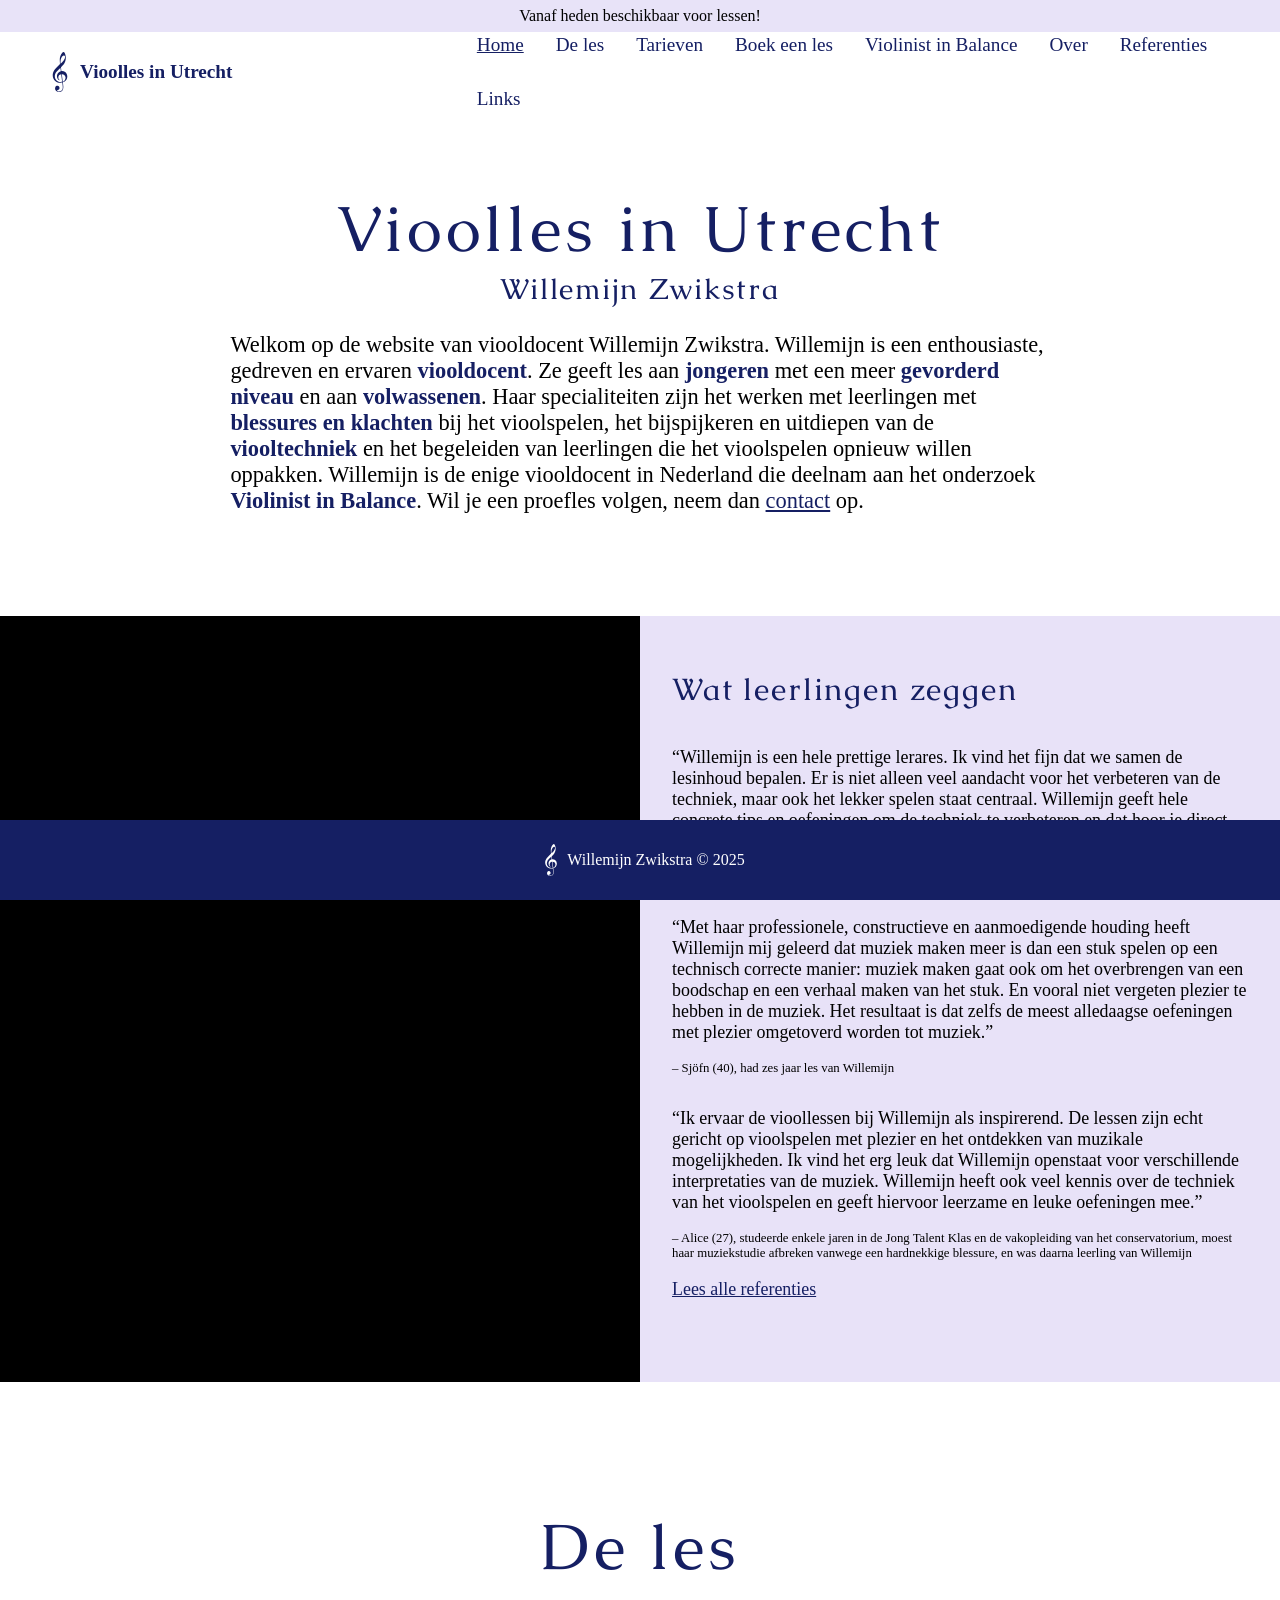
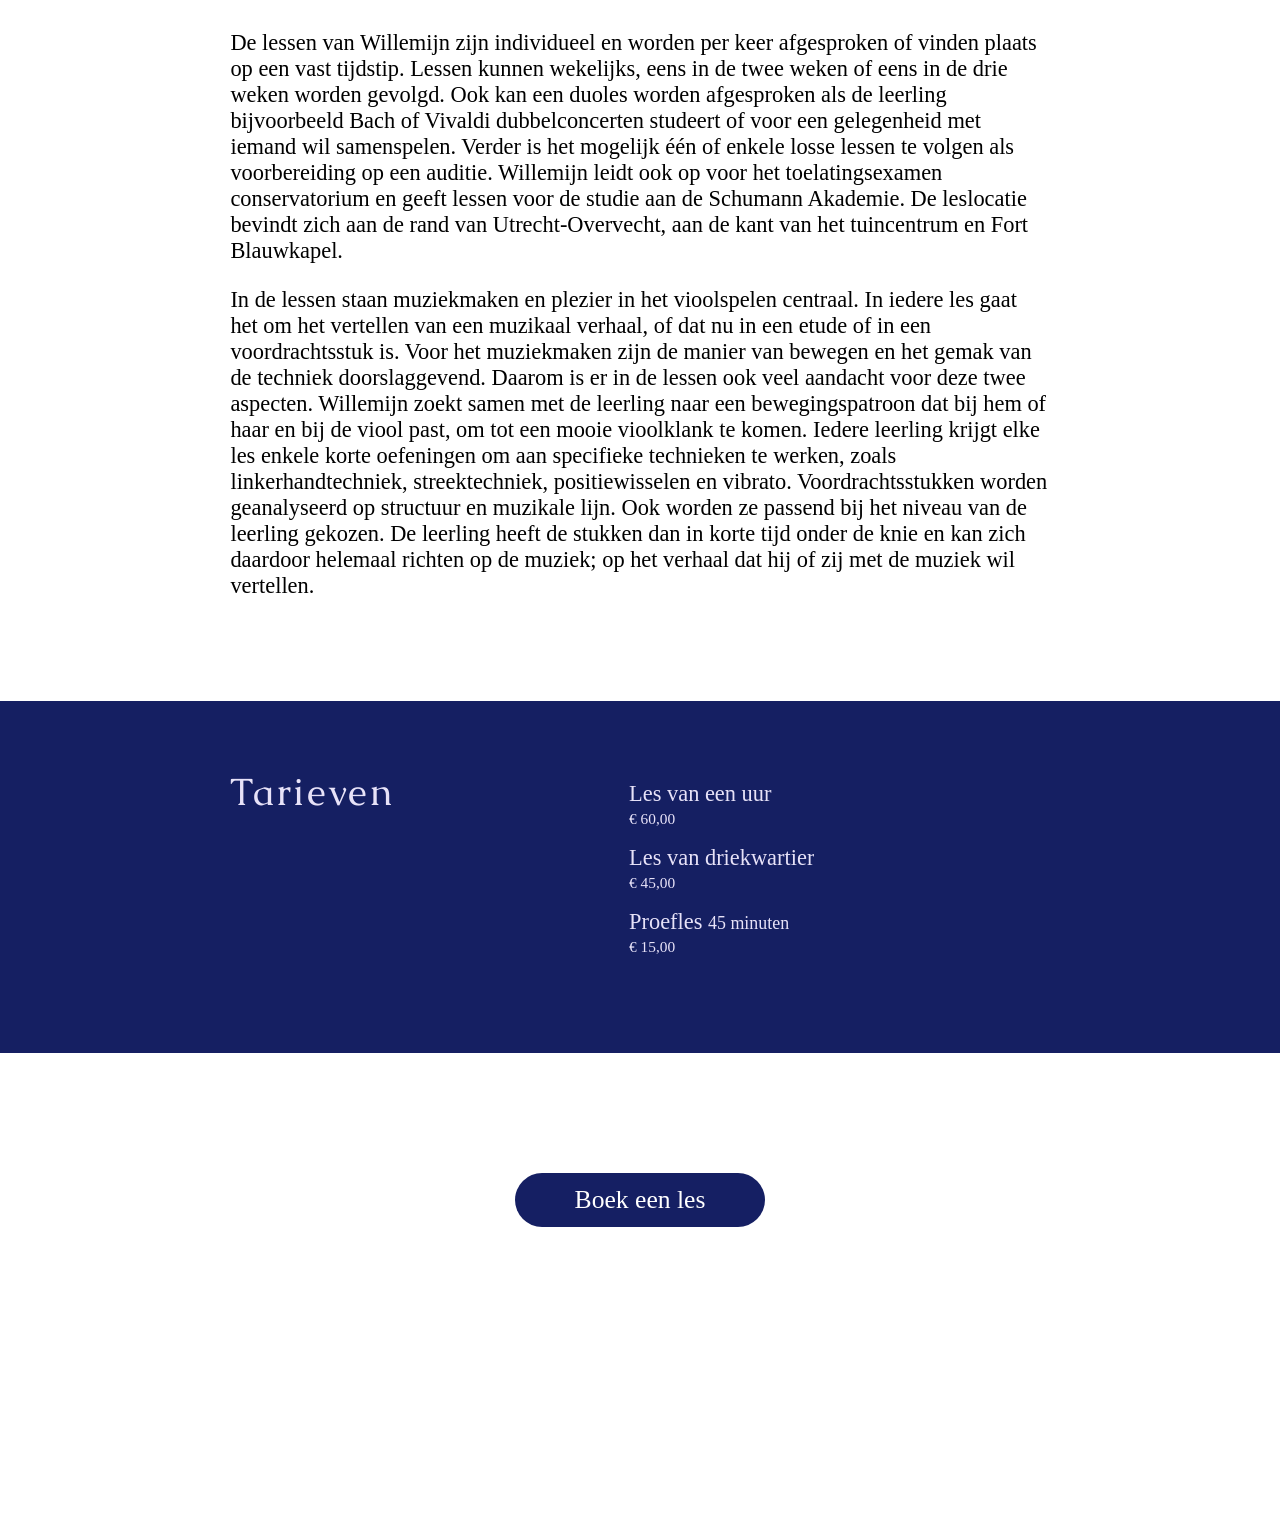
==== index.html @ 8a98472c "1" ====
<!DOCTYPE html>
<html>
	<head>
		<meta charset="UTF-8">
		<title>Vioolles in Utrecht - Willemijn Zwikstra</title>
		<link rel="icon" 
			type="image/png" 
			href="wz_favicon.png">
	<script src="https://code.jquery.com/jquery-3.7.1.js" integrity="sha256-eKhayi8LEQwp4NKxN+CfCh+3qOVUtJn3QNZ0TciWLP4=" crossorigin="anonymous"></script>

	<link href="https://db.onlinewebfonts.com/c/6dd2f2510b4a00a5461b2455928209c2?family=Brandon+Grot+W01+Light" rel="stylesheet">
	<link rel="preconnect" href="https://fonts.googleapis.com">
	<link rel="preconnect" href="https://fonts.gstatic.com" crossorigin>
	<link href="https://fonts.googleapis.com/css2?family=Caudex:ital,wght@100:0,400;0,700;1,400;1,700&display=swap" rel="stylesheet">
	<style>
		@font-face {
			font-family: "Brandon Grot W01 Light";
			src: url("https://db.onlinewebfonts.com/t/6dd2f2510b4a00a5461b2455928209c2.eot");
			src: url("https://db.onlinewebfonts.com/t/6dd2f2510b4a00a5461b2455928209c2.eot?#iefix")format("embedded-opentype"),
			url("https://db.onlinewebfonts.com/t/6dd2f2510b4a00a5461b2455928209c2.woff2")format("woff2"),
			url("https://db.onlinewebfonts.com/t/6dd2f2510b4a00a5461b2455928209c2.woff")format("woff"),
			url("https://db.onlinewebfonts.com/t/6dd2f2510b4a00a5461b2455928209c2.ttf")format("truetype"),
			url("https://db.onlinewebfonts.com/t/6dd2f2510b4a00a5461b2455928209c2.svg#Brandon Grot W01 Light")format("svg");
		}
		a {
			color: rgb(21, 31, 99);
		}
		body {
			font-family: "Brandon Grot W01 Light";
			margin:0px auto;
			font-size:16px;
			width:100%;
			overflow: auto;
			padding-bottom:300px;
			font-weight: 100;
		}
		#top-bar {
			background: none 0% 0% / auto repeat scroll padding-box border-box rgb(232, 227, 248);
			outline: rgb(0, 0, 0) none 0px;
			vertical-align: baseline;
			height: 32px;
			line-height: 32px;
			text-align: center;
			position: fixed;
			top: 0px;
			width: 100%;
			transition: all;
			font-size: 1em;
		}
		#nav-wrapper {
			width: 100%;
			
			
		}
		#nav-l {
			background: none;

			height: 144px;
			color: rgb(21, 31, 99);
			display: flex;
			align-items: center;
		
			width:30%;
			padding-left:40px;
			transition: all;
			line-height: 124px;
			font-size:1.2em;
			z-index:9999;
			float:left;
		
		}
		#nav-r {
			display: flex;
			align-items: center;
			float:right;
			height:144px;
			z-index:9999;
			width:64%;
		
		
			
		}
		h1 {
			background: none 0% 0% / auto repeat scroll padding-box border-box rgba(0, 0, 0, 0);
			outline: rgb(21, 31, 99) none 0px;
			vertical-align: baseline;
			letter-spacing: 0.06em;
			color: rgb(21, 31, 99);
			font-size:4em;
			font-family: "Caudex", serif;
			font-weight: 400;
			text-size-adjust: 100%;
			direction: ltr;
			text-align: center;
		
		}
		h2 {
			background: none 0% 0% / auto repeat scroll padding-box border-box rgba(0, 0, 0, 0);
			outline: rgb(21, 31, 99) none 0px;
			vertical-align: baseline;
			letter-spacing: 0.06em;
			color: rgb(21, 31, 99);
			font-size:1.8em;
			font-family: "Caudex", serif;
			font-weight: 400;
			text-size-adjust: 100%;
			direction: ltr;
			text-align: center;
		}
		#text-1 {
			width:100%;
			display: flex;
			justify-content: center;
			padding-bottom: 80px;
		}
		#text-1-les {
			width:100%;
			display: flex;
			justify-content: center;
			padding-bottom: 80px;
		}
		#content {
			width:64%;
			text-align: left;
			
		}
		p {
			font-size:1.4em;
		}
		strong {
			font-weight: 700;
		}
		#footer {
			background:rgba(21, 31, 99) none 0px;
			color:#fff;
			display: flex;
			align-items: center;
			justify-content: center;
			bottom:0px;
			font-size:1em;
			position: fixed;
			height:80px;
			line-height: 80px;
			width:100%;
			text-align: center;
		}
		ul {
			list-style-type: none;
			margin: 0;
			padding: 0;
			overflow: hidden;
			font-size:1.2em;
		
		
		}
		
		li {
			float: left;
		}
		
		li a {
			display: block;
			color: rgb(21, 31, 99);
			text-align: center;
			padding: 16px;
			text-decoration: none;
		}
		
		li a:hover {
			text-decoration: underline;
		}
		#referenties {
			width: 100%;
			height: 100%;
			display: flex;
			margin: auto;
			overflow: auto;
			box-sizing: border-box;
			margin-bottom: 80px;
			
		}
		/* Ensures both columns have the same height */
		#referenties {
			align-items: stretch; /* Makes child elements' heights match each other */
		}
		#ref-l, #ref-r {
			width: 50%;
			display: flex;
			flex-direction: column; /* Allows children to stack vertically */
		}
		#ref-l {
			
			background: #e8e2f8;
			font-size:.8em;
			min-height:600px;
			box-sizing: border-box;
			border:32px solid transparent;
			border-bottom:64px solid transparent;
			float:left;
	
			
			
		}
		#inner {
			max-width:720px;		}
		#ref-r {
			background: #000;
			
			background-image:url('https://images.unsplash.com/photo-1588260692987-01360da8185b?q=80&w=2306&auto=format&fit=crop&ixlib=rb-4.0.3&ixid=M3wxMjA3fDB8MHxwaG90by1wYWdlfHx8fGVufDB8fHx8fA%3D%3D');
			background-size:cover;
			background-position: center center;
		
			
			float:left;
		}
		hr {
			border-top: 1px solid rgb(21, 31, 99);
			margin-top:24px;
			margin-bottom:24px;
			opacity: 0.5;
	
		}
		#lessen-wrapper {
			width: 100%;
			height: 100%;
		
			display: flex;
			margin: auto;
			overflow: auto;
			box-sizing: border-box;
			margin-bottom:40px;
		}
		#lessen-inner {
			padding-top:40px;
			padding-bottom:40px;
			width:64%;
			display: flex;
			margin: auto;
			overflow: auto;
			box-sizing: border-box;
		
		}
		#lessen {
		
			
			margin: auto;
			overflow: auto;
			box-sizing: border-box;
			border:40px solid transparent;
		}
		#les-1 {
			width: 100%;
			display: flex;
			flex-direction: column;
			margin-bottom:16px;
		
		}
		#les-1-1 {
			font-size: 1.4em;
		
		}
		#les-1-2 {
			font-size: 1.2em;
			
		}
		
		i {
			font-size: 0.8em;
			font-style: normal;
		}
		#contact-wrapper {
			width:100%;
			text-align: center;
			display: flex;
			align-items: center;
			justify-content: center;
		}
		a {
			color: rgb(21, 31, 99);
		}
		#contact {
			font-family: "Brandon Grot W01 Light";
			background: rgb(21, 31, 99);
			text-align: center;
			color:#fff;
			cursor:pointer;
			width:auto;
			margin-top:80px;
		
			display: flex;
			font-size:1.6em;
			font-weight: 100;
			align-items: center;
			justify-content: center;
			box-sizing: border-box;
			border-left:60px solid transparent;
			border-right:60px solid transparent;
			border-top:12px solid transparent;
			border-bottom:12px solid transparent;
			border-radius: 32px;
		}
		#contact:hover {
			opacity: 0.5;
		}
		b {
			font-weight: 700;
			color:rgb(21, 31, 99);
		}
		 @media only screen and (max-width: 768px) {
			#nav-wrapper {
				width: 100%;
				flex-direction: column;
				display: flex;
				
			}
			#nav-l {
				background: none;
				margin-top: 16px;
				height: 144px;
				color: rgb(21, 31, 99);
				display: flex;
				align-items: center;
				position: absolute;
				width:100%;
				padding-left:0px!important;
				transition: all;
				text-align: center;
				justify-content: center;
				line-height: 144px;
				font-size:1.2em;
				z-index:9999;
				float:left;
				
			}
			#nav-r {
				margin-top: 88px;
				display: flex;
				align-items: center;
				text-align: center;
				justify-content: center;
				float:right;
				position: absolute;
				height:144px;
				z-index:9999;
				width:100%;
				
				
				
			}
			#text-1 {
				margin-top: 196px;
			}
			
		}
	</style>
	</head>
	<body>
		<div id="top-bar">Vanaf heden beschikbaar voor lessen!</div>
		<div id="nav-wrapper">
			<div id="nav-l"><svg
				preserveAspectRatio="xMidYMid meet"
				data-bbox="81.8 50.001 36.401 100"
				viewBox="81.8 50.001 36.401 100"
				height="40"
				width="40"
				xmlns="http://www.w3.org/2000/svg"
				data-type="color"
				role="img"
				aria-label="Homepage"
				class="svg-0"
			>
				<defs class="defs-0">
					<style class="style-0">
						#comp-kd2v2o0j svg [data-color="1"] {fill: #151F63;}
					</style>
				</defs>
				<g class="g-0">
					<path
						d="M103.496 97.612c3.476-.254 6.603.332 9.344 2.404 3.173 2.4 4.714 5.753 5.206 9.563.722 5.589-1.067 10.291-5.624 13.713-1.177.884-2.618 1.478-4.018 1.98-.993.356-1.251.791-1.113 1.805.385 2.826.699 5.662.974 8.501.25 2.578.084 5.139-.648 7.639-.963 3.287-3.142 5.364-6.41 6.249-4.262 1.154-8.188.538-11.285-2.809-2.286-2.471-2.864-5.491-1.646-8.664 1.149-2.993 4.519-4.249 7.396-2.927 2.846 1.308 3.984 4.786 2.513 7.669-.947 1.856-2.456 2.855-4.525 3.049-.338.032-.659.241-.987.369.152.394.193.965.479 1.147.775.491 1.62 1.029 2.498 1.171 3.359.545 6.521.05 8.95-2.591 1.378-1.498 1.832-3.451 2.117-5.437.471-3.28-.117-6.503-.466-9.74-.158-1.459-.354-2.915-.532-4.366-1.461.144-2.851.342-4.246.406-4.678.214-9.086-.751-12.74-3.793-5.084-4.232-7.316-9.809-6.88-16.409.376-5.697 2.883-10.465 6.721-14.55a358.002 358.002 0 0110.364-10.62c.946-.926 1.036-1.794.963-2.97-.23-3.687-.648-7.4-.431-11.069.337-5.689 2.382-10.866 6.006-15.323.536-.659 1.299-1.19 2.054-1.601 1.614-.879 2.909-.325 3.964 1.57 1.74 3.126 2.505 6.542 2.868 10.054.777 7.502-1.217 14.253-5.86 20.138-1.56 1.977-3.535 3.63-5.37 5.379-.555.529-.745.996-.633 1.783.391 2.726.668 5.469.997 8.28zm-2.415-7.889c-.187.117-.301.164-.383.243-2.93 2.824-5.917 5.593-8.765 8.498-2.023 2.064-3.338 4.611-4.131 7.397-1.032 3.627-1.145 7.225.495 10.741 3.155 6.767 10.641 9.359 17.066 8.025l-2.412-19.12c-2.521.309-4.595 1.356-5.729 3.48-2.352 4.405-1.851 8.461 2.208 11.83-1.788-.081-3.025-1.005-4.108-2.149-4.42-4.67-3.789-13.327 1.24-17.717 1.605-1.401 3.44-2.347 5.493-2.999l-.974-8.229zm.363-10.487c1.464-1.391 2.769-2.557 3.988-3.806 2.704-2.772 5.139-5.746 6.493-9.45.634-1.733.922-3.523.455-5.346-.405-1.579-1.521-2.285-3.095-1.959-2.049.425-3.383 1.881-4.447 3.513-3.342 5.127-3.957 10.837-3.394 17.048zm5.485 44.923c4.483-.963 7.613-6.261 6.8-11.379-.814-5.126-4.875-7.701-9.117-7.423l2.317 18.802z"
						fill="#151F63"
						data-color="1"
						class="path-0"
					></path>
				</g>
			</svg>
<strong>Vioolles in Utrecht</strong></div>
			<div id="nav-r">
				<ul>
				
					<li><a href="index.html"><u>Home</u></a></li>
					<li><a href="#de-les-anchor">De les</a></li>
					<li><a href="#lessen-wrapper">Tarieven</a></li>
					<li><a href="#contact-wrapper">Boek een les</a></li>
					<li><a href="violinistinbalance.html">Violinist in Balance</a></li>
					<li><a href="over.html">Over</a></li>
					<li><a href="referenties.html">Referenties</a></li>
					<li><a href="links.html">Links</a></li>
				</ul>
			</div>
		</div>
		<div id="text-1">
			<div id="content">
				<h1 style="	margin-bottom:-24px;">Vioolles in Utrecht</h1>
				<h2>Willemijn Zwikstra</h2>
				<p>Welkom op de website van viooldocent Willemijn Zwikstra. Willemijn is een enthousiaste, gedreven en ervaren <b>viooldocent</b>. Ze geeft les aan <b>jongeren</b> met een meer <b>gevorderd niveau</b> en aan <b>volwassenen</b>. Haar specialiteiten zijn het werken met leerlingen met <b>blessures en klachten</b> bij het vioolspelen, het bijspijkeren en uitdiepen van de <b>viooltechniek</b> en het begeleiden van leerlingen die het vioolspelen opnieuw willen oppakken. Willemijn is de enige viooldocent in Nederland die deelnam aan het onderzoek <b><a href="violinistinbalance.html" style="text-decoration: none;">Violinist in Balance</a></b>. Wil je een proefles volgen, neem dan <a href="mailto:willemijn@wzkunstencultuur.nl">contact</a> op.</p>
			</div>
		</div>
		<div id="referenties">
			<div id="ref-r">
				xx
			</div>
			<div id="ref-l">
			<h1 style="font-size:2.4em;text-align: left;">Wat leerlingen zeggen</h1>
			<div id="inner">
					
				<p>“Willemijn is een hele prettige lerares. Ik vind het fijn dat we samen de lesinhoud bepalen. Er is niet alleen veel aandacht voor het verbeteren van de techniek, maar ook het lekker spelen staat centraal. Willemijn geeft hele concrete tips en oefeningen om de techniek te verbeteren en dat hoor je direct terug in het spelen!”</p> – Jennifer (27), volgde in haar studententijd vijf jaar lessen bij Willemijn
					
				<p style="margin-top:32px">“Met haar professionele, constructieve en aanmoedigende houding heeft Willemijn mij geleerd dat muziek maken meer is dan een stuk spelen op een technisch correcte manier: muziek maken gaat ook om het overbrengen van een boodschap en een verhaal maken van het stuk. En vooral niet vergeten plezier te hebben in de muziek. Het resultaat is dat zelfs de meest alledaagse oefeningen met plezier omgetoverd worden tot muziek.”</p> – Sjöfn (40), had zes jaar les van Willemijn
				
				
				<p style="margin-top:32px">“Ik ervaar de vioollessen bij Willemijn als inspirerend. De lessen zijn echt gericht op vioolspelen met plezier en het ontdekken van muzikale mogelijkheden. Ik vind het erg leuk dat Willemijn openstaat voor verschillende interpretaties van de muziek. Willemijn heeft ook veel kennis over de techniek van het vioolspelen en geeft hiervoor leerzame en leuke oefeningen mee.”</p> – Alice (27), studeerde enkele jaren in de Jong Talent Klas en de vakopleiding van het conservatorium, moest haar muziekstudie afbreken vanwege een hardnekkige blessure, en was daarna leerling van Willemijn
			</div>
				<p><a href="referenties.html">Lees alle referenties</a></p>
			</div>
			
		</div>
	<div id="de-les-anchor"></div>
		<div id="text-1-les">
			<div id="content">
				<h1 >De les</h1>
			
				<p>De lessen van Willemijn zijn individueel en worden per keer afgesproken of vinden plaats op een vast tijdstip. Lessen kunnen wekelijks, eens in de twee weken of eens in de drie weken worden gevolgd. Ook kan een duoles worden afgesproken als de leerling bijvoorbeeld Bach of Vivaldi dubbelconcerten studeert of voor een gelegenheid met iemand wil samenspelen. Verder is het mogelijk één of enkele losse lessen te volgen als voorbereiding op een auditie. Willemijn leidt ook op voor het toelatingsexamen conservatorium en geeft lessen voor de studie aan de Schumann Akademie. De leslocatie bevindt zich aan de rand van Utrecht-Overvecht, aan de kant van het tuincentrum en Fort Blauwkapel.
				</p><p>
					In de lessen staan muziekmaken en plezier in het vioolspelen centraal. In iedere les gaat het om het vertellen van een muzikaal verhaal, of dat nu in een etude of in een voordrachtsstuk is. Voor het muziekmaken zijn de manier van bewegen en het gemak van de techniek doorslaggevend. Daarom is er in de lessen ook veel aandacht voor deze twee aspecten. Willemijn zoekt samen met de leerling naar een bewegingspatroon dat bij hem of haar en bij de viool past, om tot een mooie vioolklank te komen. Iedere leerling krijgt elke les enkele korte oefeningen om aan specifieke technieken te werken, zoals linkerhandtechniek, streektechniek, positiewisselen en vibrato. Voordrachtsstukken worden geanalyseerd op structuur en muzikale lijn. Ook worden ze passend bij het niveau van de leerling gekozen. De leerling heeft de stukken dan in korte tijd onder de knie en kan zich daardoor helemaal richten op de muziek; op het verhaal dat hij of zij met de muziek wil vertellen.</p>
			</div>
		</div>
		<div id="lessen-wrapper"  style="background: #151f62; color:#e7e2f8;">
			<div id="lessen-inner">
				<h1 style="font-size:2.4em;text-align: left;color:#e7e2f8;">Tarieven</h1>
				<div id="lessen">
					
					<div id="les-1">
						<div id="les-1-1">
							Les van een uur
						</div>
						<div id="les-1-2">
							<i>€ 60,00</i>
						</div>
					</div>
					<div id="les-1">
						<div id="les-1-1">
							Les van driekwartier
						</div>
						<div id="les-1-2">
							<i>€ 45,00</i>
						</div>
					</div>
					<div id="les-1">
						<div id="les-1-1">
							Proefles <i>45 minuten</i>
						</div>
						<div id="les-1-2">
							<i>€ 15,00</i>
						</div>
					</div>
					
				</div>
			</div>
		</div>
		<div id="contact-wrapper">
			</a><div id="contact">
				<a href="mailto:willemijn@wzkunstencultuur.nl" style="color:white;text-decoration: none;">Boek een les</a>
			</div>
		</div>
		<div id="footer">
			<svg
				preserveAspectRatio="xMidYMid meet"
				data-bbox="81.8 50.001 36.401 100"
				viewBox="81.8 50.001 36.401 100"
				height="32"
				width="32"
				xmlns="http://www.w3.org/2000/svg"
				data-type="color"
				role="img"
				aria-label="Homepage"
				class="svg-0"
			>
				<defs class="defs-0">
					<style class="style-0">
						#comp-kd2v2o0j svg [data-color="1"] {fill: #fff;}
					</style>
				</defs>
				<g class="g-0">
					<path
						d="M103.496 97.612c3.476-.254 6.603.332 9.344 2.404 3.173 2.4 4.714 5.753 5.206 9.563.722 5.589-1.067 10.291-5.624 13.713-1.177.884-2.618 1.478-4.018 1.98-.993.356-1.251.791-1.113 1.805.385 2.826.699 5.662.974 8.501.25 2.578.084 5.139-.648 7.639-.963 3.287-3.142 5.364-6.41 6.249-4.262 1.154-8.188.538-11.285-2.809-2.286-2.471-2.864-5.491-1.646-8.664 1.149-2.993 4.519-4.249 7.396-2.927 2.846 1.308 3.984 4.786 2.513 7.669-.947 1.856-2.456 2.855-4.525 3.049-.338.032-.659.241-.987.369.152.394.193.965.479 1.147.775.491 1.62 1.029 2.498 1.171 3.359.545 6.521.05 8.95-2.591 1.378-1.498 1.832-3.451 2.117-5.437.471-3.28-.117-6.503-.466-9.74-.158-1.459-.354-2.915-.532-4.366-1.461.144-2.851.342-4.246.406-4.678.214-9.086-.751-12.74-3.793-5.084-4.232-7.316-9.809-6.88-16.409.376-5.697 2.883-10.465 6.721-14.55a358.002 358.002 0 0110.364-10.62c.946-.926 1.036-1.794.963-2.97-.23-3.687-.648-7.4-.431-11.069.337-5.689 2.382-10.866 6.006-15.323.536-.659 1.299-1.19 2.054-1.601 1.614-.879 2.909-.325 3.964 1.57 1.74 3.126 2.505 6.542 2.868 10.054.777 7.502-1.217 14.253-5.86 20.138-1.56 1.977-3.535 3.63-5.37 5.379-.555.529-.745.996-.633 1.783.391 2.726.668 5.469.997 8.28zm-2.415-7.889c-.187.117-.301.164-.383.243-2.93 2.824-5.917 5.593-8.765 8.498-2.023 2.064-3.338 4.611-4.131 7.397-1.032 3.627-1.145 7.225.495 10.741 3.155 6.767 10.641 9.359 17.066 8.025l-2.412-19.12c-2.521.309-4.595 1.356-5.729 3.48-2.352 4.405-1.851 8.461 2.208 11.83-1.788-.081-3.025-1.005-4.108-2.149-4.42-4.67-3.789-13.327 1.24-17.717 1.605-1.401 3.44-2.347 5.493-2.999l-.974-8.229zm.363-10.487c1.464-1.391 2.769-2.557 3.988-3.806 2.704-2.772 5.139-5.746 6.493-9.45.634-1.733.922-3.523.455-5.346-.405-1.579-1.521-2.285-3.095-1.959-2.049.425-3.383 1.881-4.447 3.513-3.342 5.127-3.957 10.837-3.394 17.048zm5.485 44.923c4.483-.963 7.613-6.261 6.8-11.379-.814-5.126-4.875-7.701-9.117-7.423l2.317 18.802z"
						fill="#fff"
						data-color="1"
						class="path-0"
					></path>
				</g>
			</svg> Willemijn Zwikstra © 2025
		</div>
		
	</body>

	<script>
		
		document.querySelectorAll('a[href^="#"]').forEach(anchor => {
			anchor.addEventListener('click', function (e) {
				e.preventDefault();
				
				document.querySelector(this.getAttribute('href')).scrollIntoView({
					behavior: 'smooth'
				});
			})
		})
	</script>
</html>
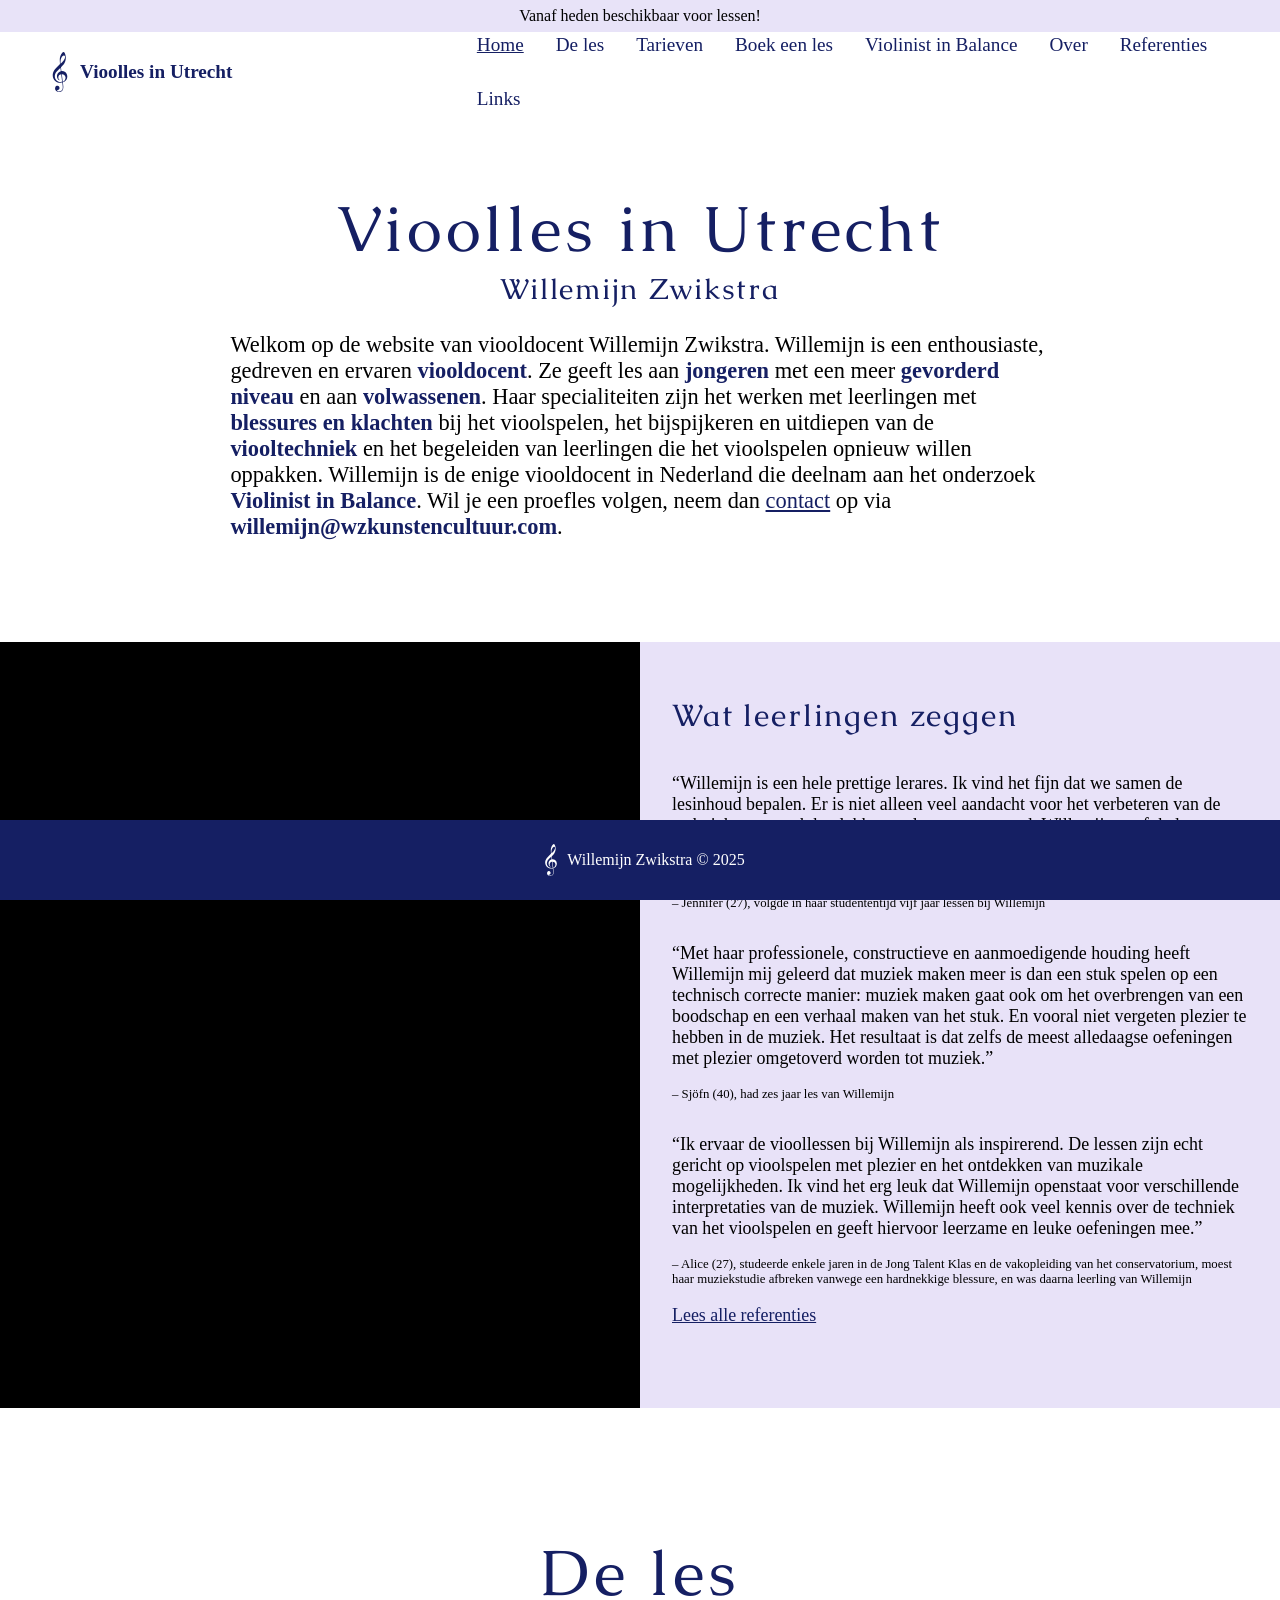
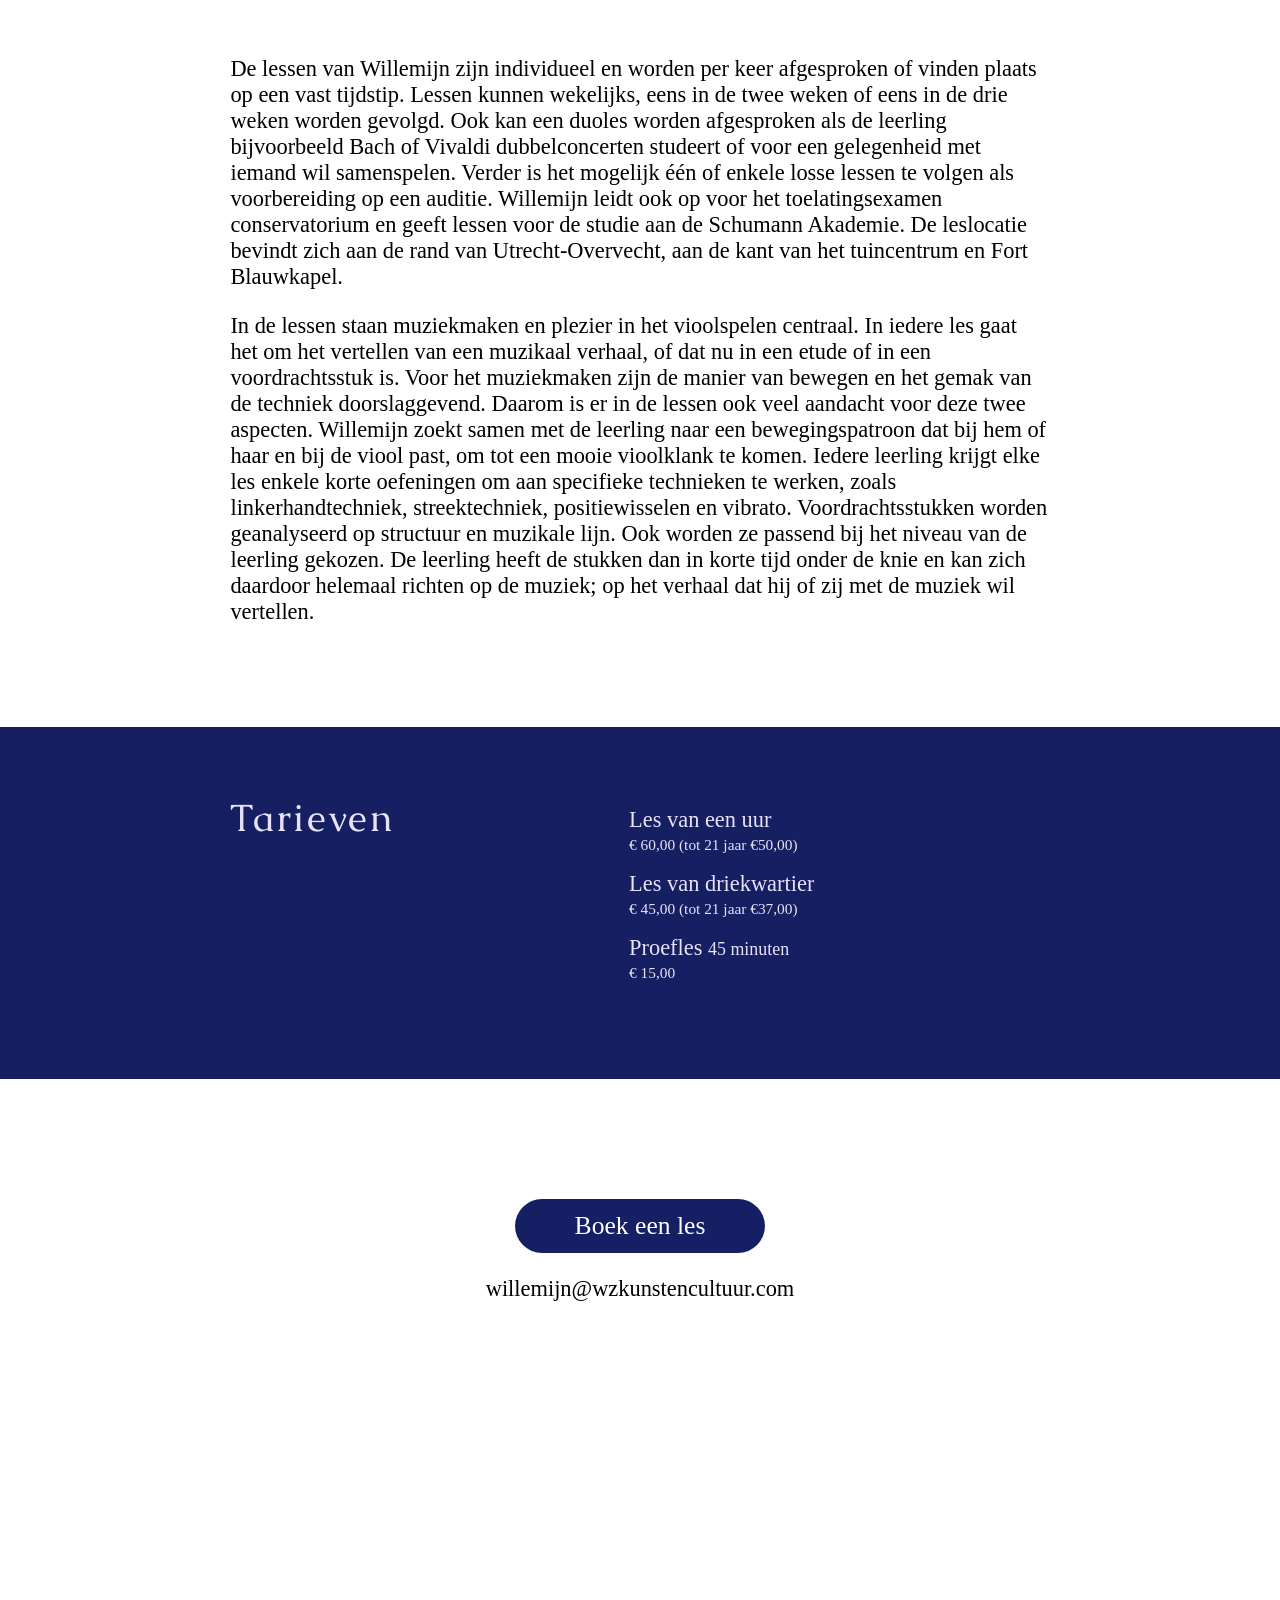
==== commit 1a6a4e29: "2" ====
--- a/index.html
+++ b/index.html
@@ -274,6 +274,7 @@
 			display: flex;
 			align-items: center;
 			justify-content: center;
+			flex-direction: column;
 		}
 		a {
 			color: rgb(21, 31, 99);
@@ -402,7 +403,7 @@
 			<div id="content">
 				<h1 style="	margin-bottom:-24px;">Vioolles in Utrecht</h1>
 				<h2>Willemijn Zwikstra</h2>
-				<p>Welkom op de website van viooldocent Willemijn Zwikstra. Willemijn is een enthousiaste, gedreven en ervaren <b>viooldocent</b>. Ze geeft les aan <b>jongeren</b> met een meer <b>gevorderd niveau</b> en aan <b>volwassenen</b>. Haar specialiteiten zijn het werken met leerlingen met <b>blessures en klachten</b> bij het vioolspelen, het bijspijkeren en uitdiepen van de <b>viooltechniek</b> en het begeleiden van leerlingen die het vioolspelen opnieuw willen oppakken. Willemijn is de enige viooldocent in Nederland die deelnam aan het onderzoek <b><a href="violinistinbalance.html" style="text-decoration: none;">Violinist in Balance</a></b>. Wil je een proefles volgen, neem dan <a href="mailto:willemijn@wzkunstencultuur.nl">contact</a> op.</p>
+				<p>Welkom op de website van viooldocent Willemijn Zwikstra. Willemijn is een enthousiaste, gedreven en ervaren <b>viooldocent</b>. Ze geeft les aan <b>jongeren</b> met een meer <b>gevorderd niveau</b> en aan <b>volwassenen</b>. Haar specialiteiten zijn het werken met leerlingen met <b>blessures en klachten</b> bij het vioolspelen, het bijspijkeren en uitdiepen van de <b>viooltechniek</b> en het begeleiden van leerlingen die het vioolspelen opnieuw willen oppakken. Willemijn is de enige viooldocent in Nederland die deelnam aan het onderzoek <b><a href="violinistinbalance.html" style="text-decoration: none;">Violinist in Balance</a></b>. Wil je een proefles volgen, neem dan <a href="mailto:willemijn@wzkunstencultuur.nl">contact</a> op via <b>willemijn@wzkunstencultuur.com</b>.</p>
 			</div>
 		</div>
 		<div id="referenties">
@@ -444,7 +445,7 @@
 							Les van een uur
 						</div>
 						<div id="les-1-2">
-							<i>€ 60,00</i>
+							<i>€ 60,00 (tot 21 jaar €50,00)</i>
 						</div>
 					</div>
 					<div id="les-1">
@@ -452,7 +453,7 @@
 							Les van driekwartier
 						</div>
 						<div id="les-1-2">
-							<i>€ 45,00</i>
+							<i>€ 45,00 (tot 21 jaar €37,00)</i>
 						</div>
 					</div>
 					<div id="les-1">
@@ -468,9 +469,11 @@
 			</div>
 		</div>
 		<div id="contact-wrapper">
-			</a><div id="contact">
-				<a href="mailto:willemijn@wzkunstencultuur.nl" style="color:white;text-decoration: none;">Boek een les</a>
-			</div>
+			<div id="contact">
+				<a href="mailto:willemijn@wzkunstencultuur.com" style="color:white;text-decoration: none;">Boek een les</a>
+			</div>
+			
+			<p>willemijn@wzkunstencultuur.com</p>
 		</div>
 		<div id="footer">
 			<svg
@@ -504,7 +507,6 @@
 	</body>
 
 	<script>
-		
 		document.querySelectorAll('a[href^="#"]').forEach(anchor => {
 			anchor.addEventListener('click', function (e) {
 				e.preventDefault();
@@ -515,4 +517,23 @@
 			})
 		})
 	</script>
+	<script>
+		// Smooth scroll and prevent back button clutter
+		document.querySelectorAll('.nav-link').forEach(link => {
+			link.addEventListener('click', (event) => {
+				event.preventDefault();
+				const targetId = event.target.getAttribute('href').substring(1);
+				const targetElement = document.getElementById(targetId);
+				
+				// Scroll to the target section
+				window.scrollTo({
+					top: targetElement.offsetTop,
+					behavior: 'smooth'
+				});
+				
+				// Update URL without adding to history
+				history.replaceState(null, '', `#${targetId}`);
+			});
+		});
+	</script>
 </html>
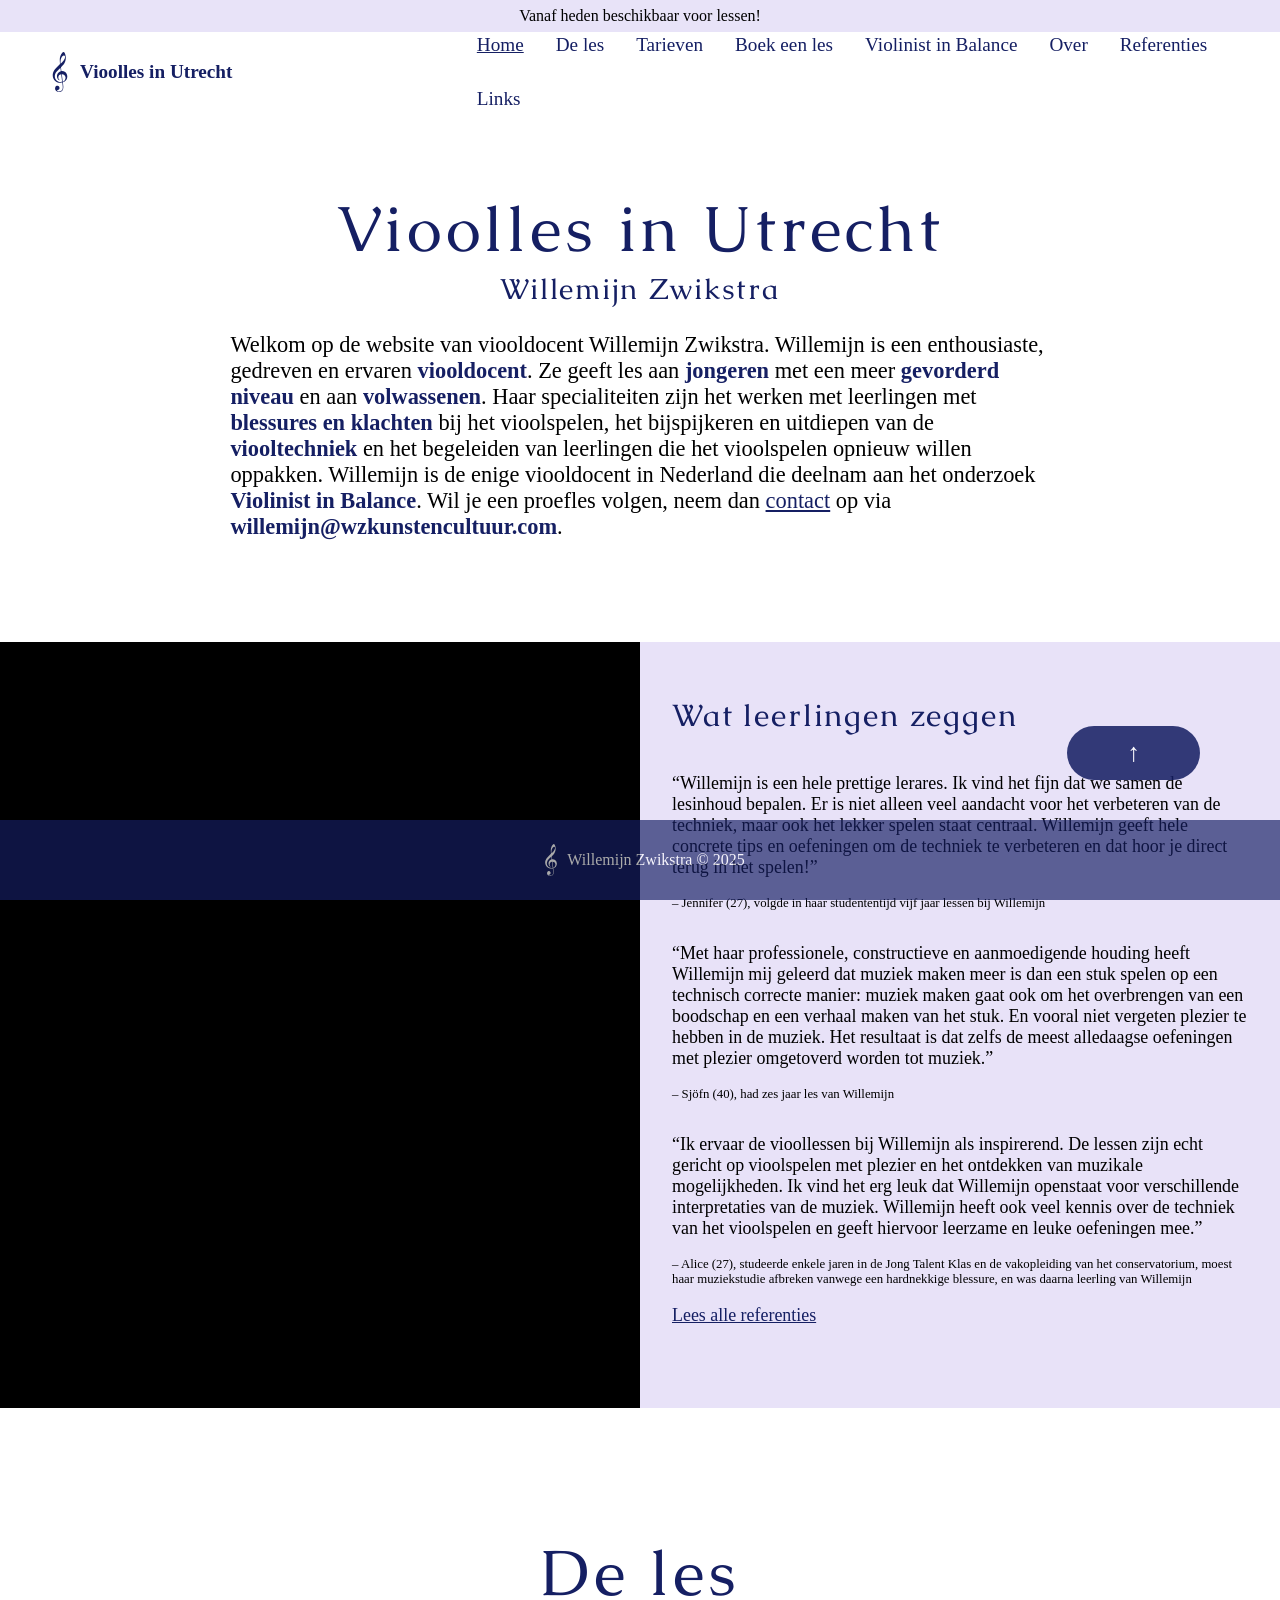
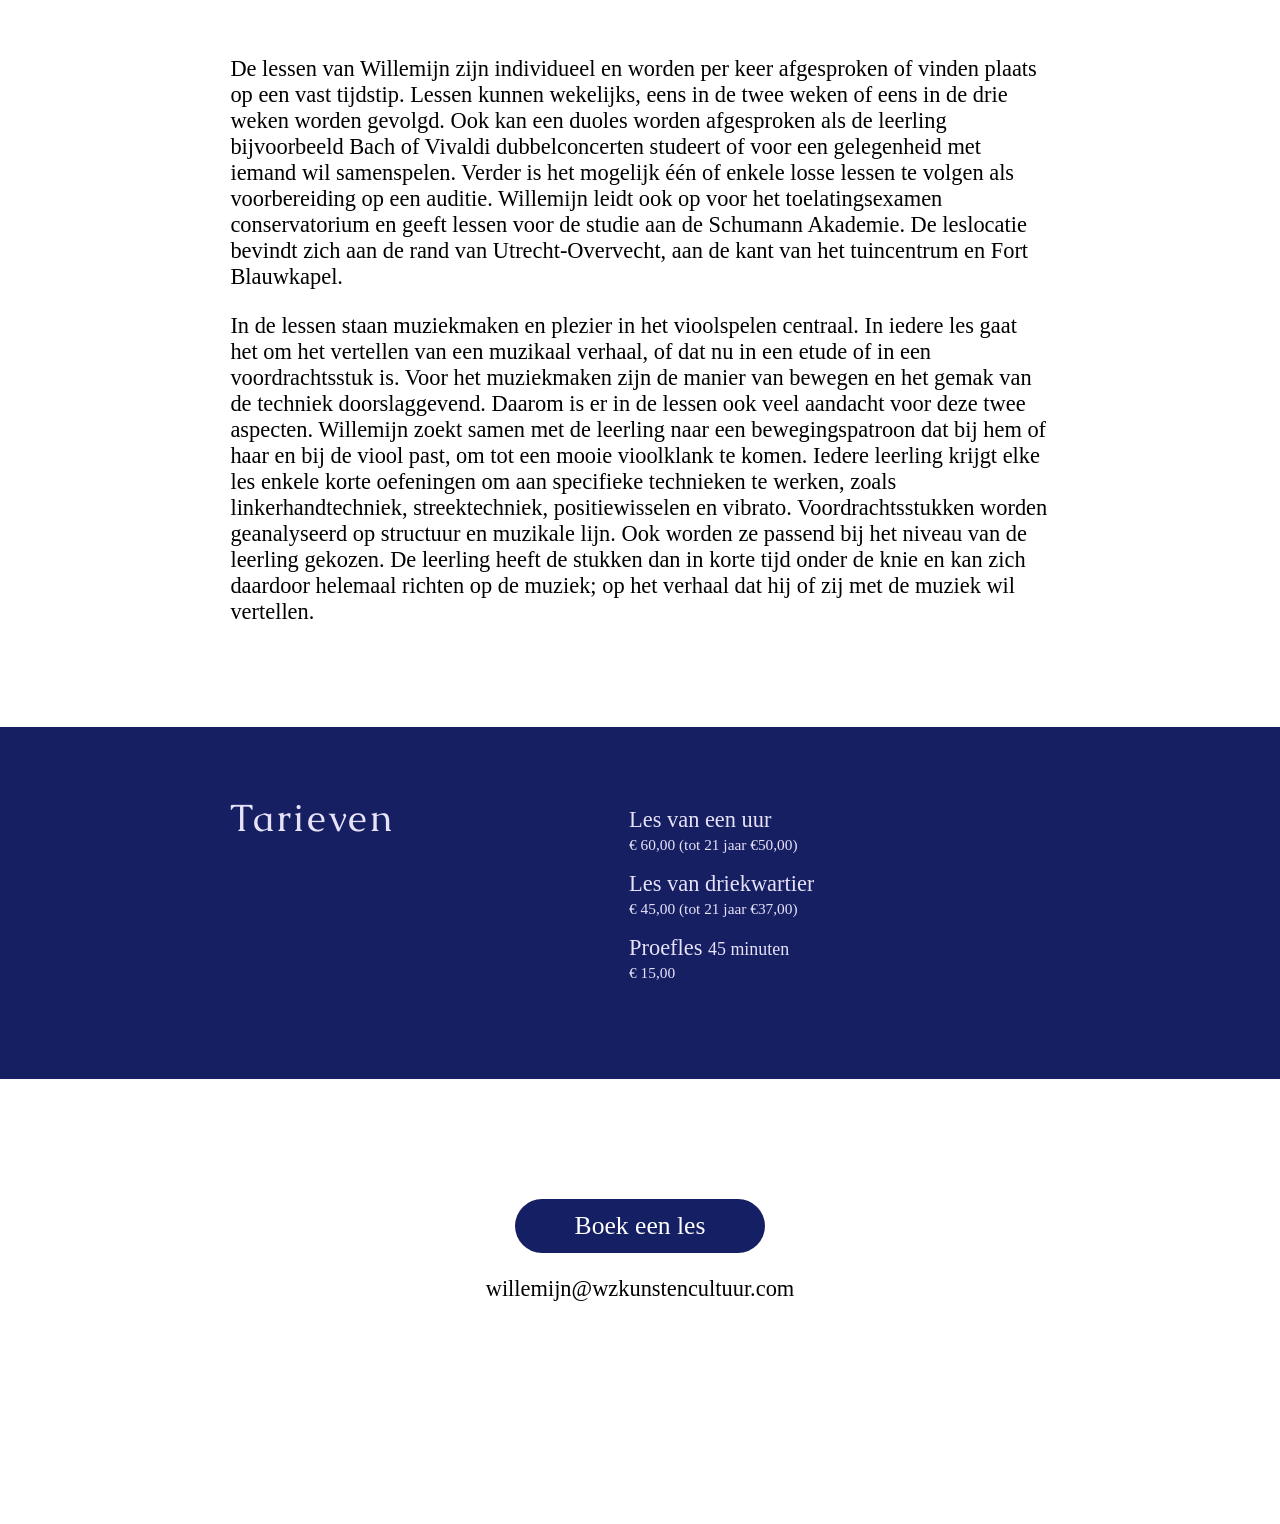
==== commit 615ad2ed: "3" ====
--- a/index.html
+++ b/index.html
@@ -31,7 +31,7 @@
 			font-size:16px;
 			width:100%;
 			overflow: auto;
-			padding-bottom:300px;
+			padding-bottom:200px;
 			font-weight: 100;
 		}
 		#top-bar {
@@ -307,40 +307,66 @@
 			font-weight: 700;
 			color:rgb(21, 31, 99);
 		}
-		 @media only screen and (max-width: 768px) {
+		#up {
+			font-family: "Brandon Grot W01 Light";
+			background: rgb(21, 31, 99);
+			text-align: center;
+			color:#fff;
+			cursor:pointer;
+			width:auto;
+			bottom:120px;
+			right:80px;
+			position: fixed;
+			z-index:99999;
+			display: flex;
+			font-size:1.6em;
+			font-weight: 100;
+			align-items: center;
+			justify-content: center;
+			box-sizing: border-box;
+			border-left:60px solid transparent;
+			border-right:60px solid transparent;
+			border-top:12px solid transparent;
+			border-bottom:12px solid transparent;
+			border-radius: 32px;
+		}
+		 @media only screen and (max-width: 1024px) {
 			#nav-wrapper {
 				width: 100%;
 				flex-direction: column;
 				display: flex;
+				height:288px;
 				
 			}
 			#nav-l {
 				background: none;
 				margin-top: 16px;
-				height: 144px;
+				height: 124px;
 				color: rgb(21, 31, 99);
 				display: flex;
 				align-items: center;
-				position: absolute;
+				
 				width:100%;
 				padding-left:0px!important;
 				transition: all;
 				text-align: center;
 				justify-content: center;
-				line-height: 144px;
+				line-height: 124px;
 				font-size:1.2em;
 				z-index:9999;
 				float:left;
 				
 			}
+			
 			#nav-r {
-				margin-top: 88px;
+				
 				display: flex;
+				text-align: center;
 				align-items: center;
-				text-align: center;
+				width:100%;
 				justify-content: center;
 				float:right;
-				position: absolute;
+				
 				height:144px;
 				z-index:9999;
 				width:100%;
@@ -349,13 +375,32 @@
 				
 			}
 			#text-1 {
-				margin-top: 196px;
+				margin-top:auto;
+				position: relative;
+			
+			}
+			ul
+			{
+				display:flex;  
+				list-style:none;
+				flex-wrap: wrap;
+				text-align: center;
+				justify-content: center;
+				
+			}
+			li {
+				display: flex;
+				flex-wrap: wrap;
+				white-space: nowrap;
+				text-align: center;
+				justify-content: center;
 			}
 			
 		}
 	</style>
 	</head>
 	<body>
+		<div id="up">↑</div>
 		<div id="top-bar">Vanaf heden beschikbaar voor lessen!</div>
 		<div id="nav-wrapper">
 			<div id="nav-l"><svg
@@ -535,5 +580,27 @@
 				history.replaceState(null, '', `#${targetId}`);
 			});
 		});
+		
+		$('#up').on("click",function(){
+			$(window).scrollTop(0);
+		});
+		
+		$("#up").hide();
+		$(window).scroll(function() {
+			if ($(window).scrollTop() > 300) {
+				$("#up").fadeIn("slow");
+			}
+			else {
+				$("#up").fadeOut("fast");
+			}
+		});
+		$("#footer").hide();
+		window.onscroll = function(ev) {
+			if ((window.innerHeight + window.scrollY) >= document.body.offsetHeight) {
+				$("#footer").fadeIn("slow");
+			} else {
+				$("#footer").fadeOut("fast");
+			}
+		};
 	</script>
 </html>
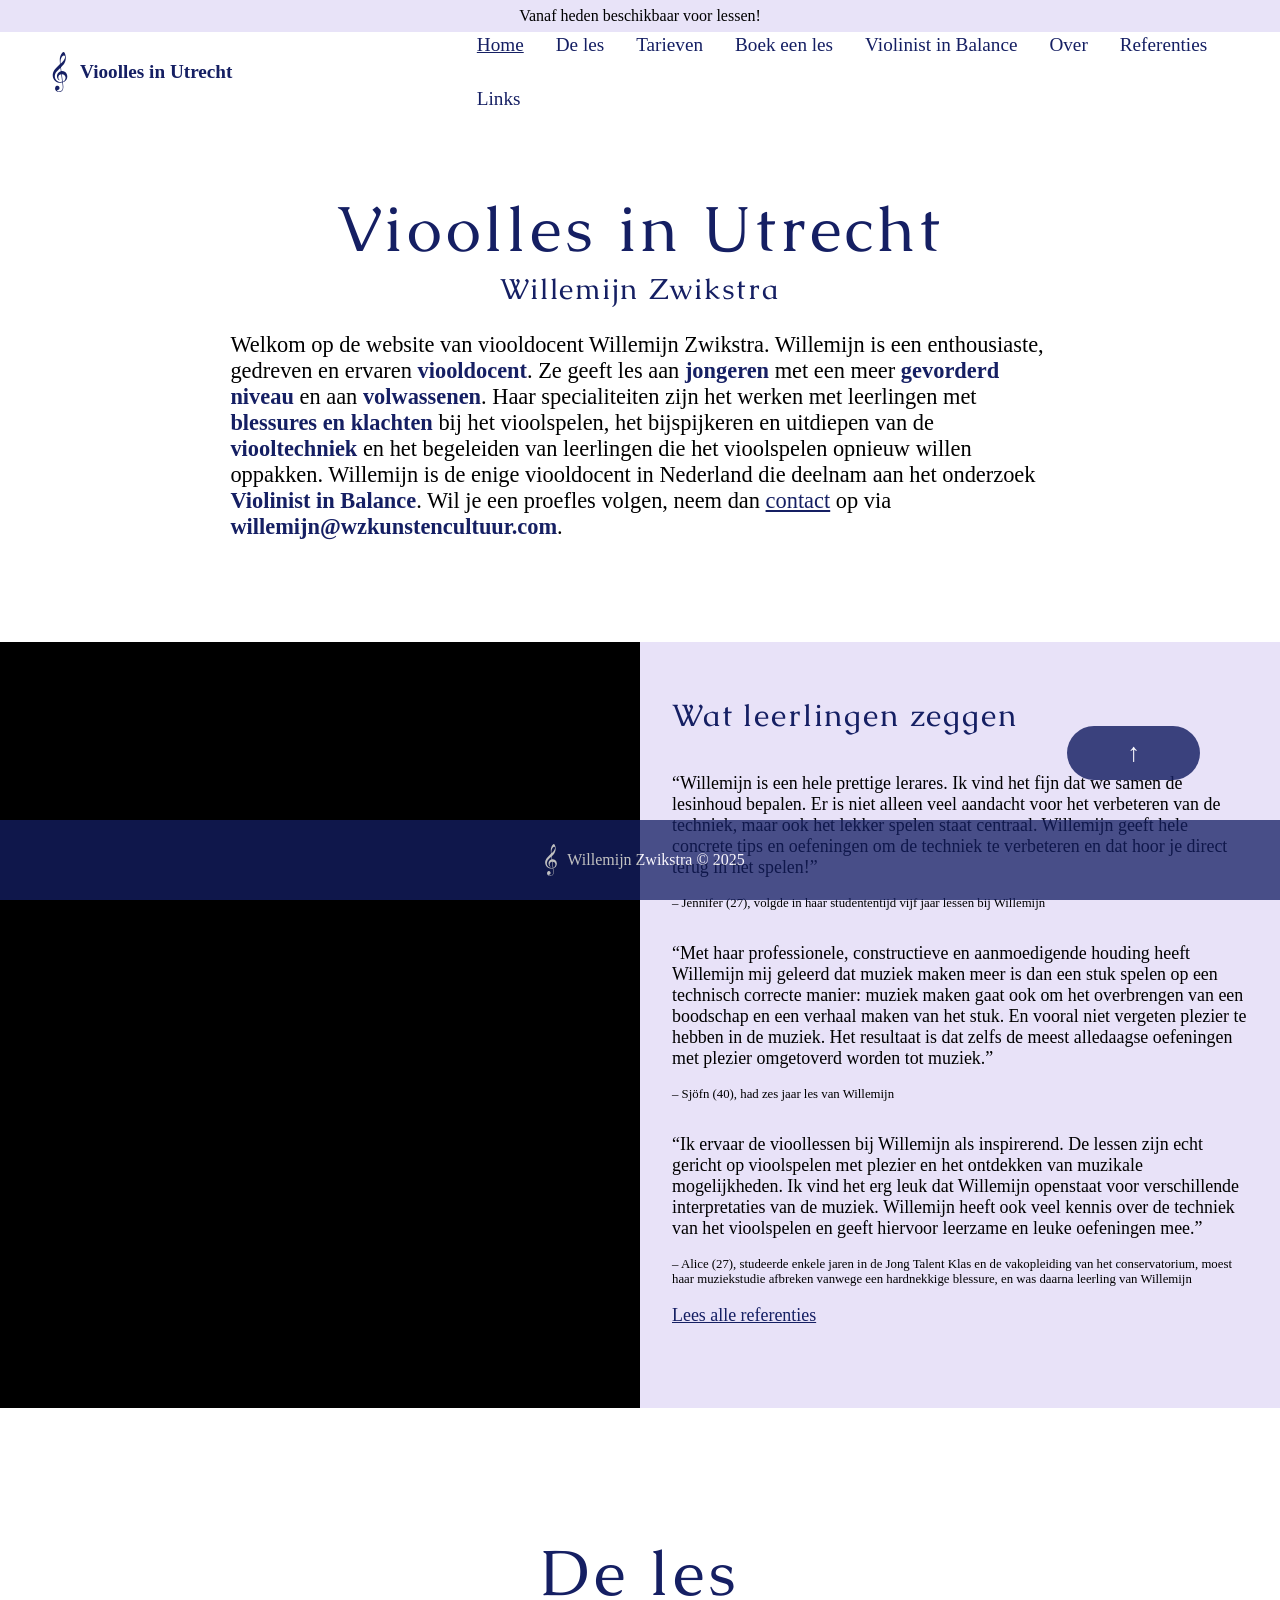
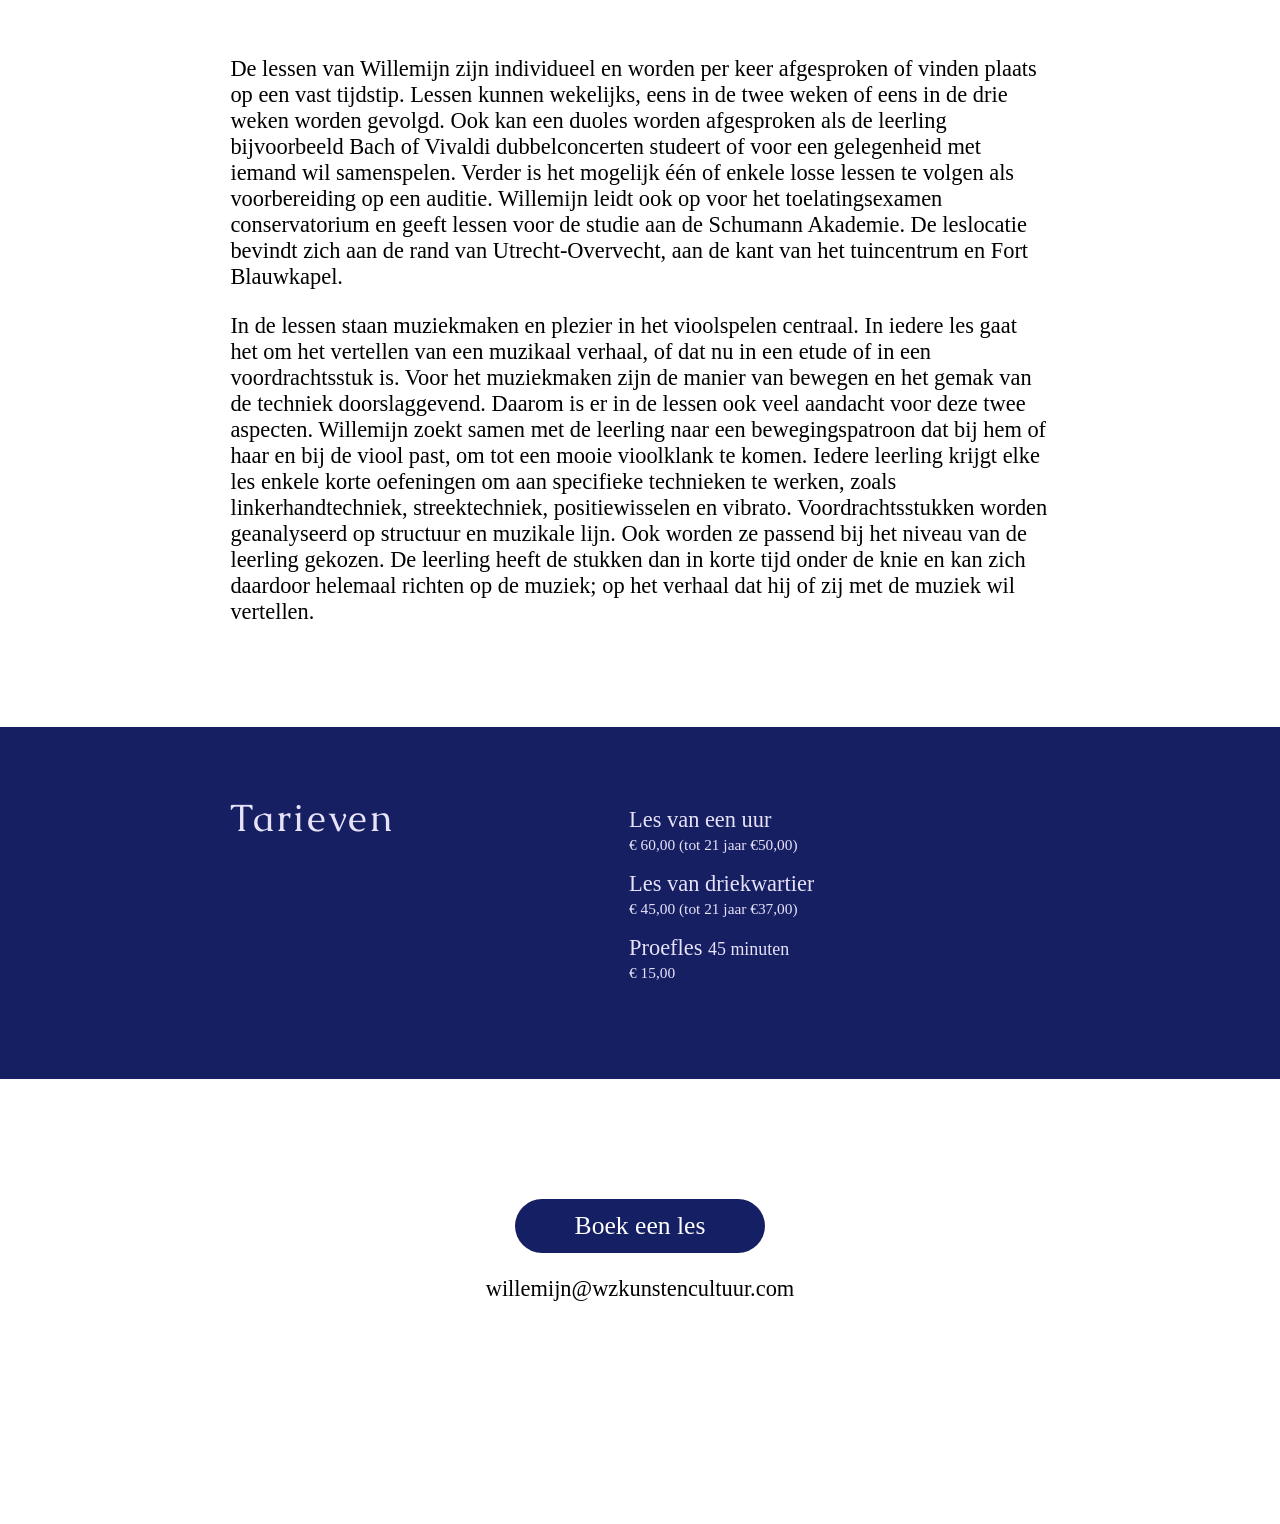
==== commit 035125be: "meta" ====
--- a/index.html
+++ b/index.html
@@ -2,6 +2,10 @@
 <html>
 	<head>
 		<meta charset="UTF-8">
+		<meta name="keywords" content="vioolles Utrecht, viooldocent Utrecht, vioolleraar Utrecht, vioolles voor volwassenen, vioolles voor gevorderden, viooltechniek verbeteren, blessurepreventie viool, Violinist in Balance, proefles viool Utrecht, vioolles Overvecht, vioolles Fort Blauwkapel, individuele vioollessen, duoles viool, auditievoorbereiding viool, conservatorium toelating viool, Schumann Akademie viool, muzikale interpretatie viool, vioolklank optimalisatie, streektechniek viool, linkerhandtechniek viool">
+		<meta name="description" content="Professionele vioollessen in Utrecht voor beginners en gevorderden. Individuele lessen, duolessen, auditievoorbereiding en techniekverbetering met focus op blessurepreventie en muzikale interpretatie. Proefles mogelijk!"">
+		<meta name="google-site-verification" content="+nxGUDJ4QpAZ5l9Bsjdi102tLVC21AIh5d1Nl23908vVuFHs34=">
+	
 		<title>Vioolles in Utrecht - Willemijn Zwikstra</title>
 		<link rel="icon" 
 			type="image/png" 
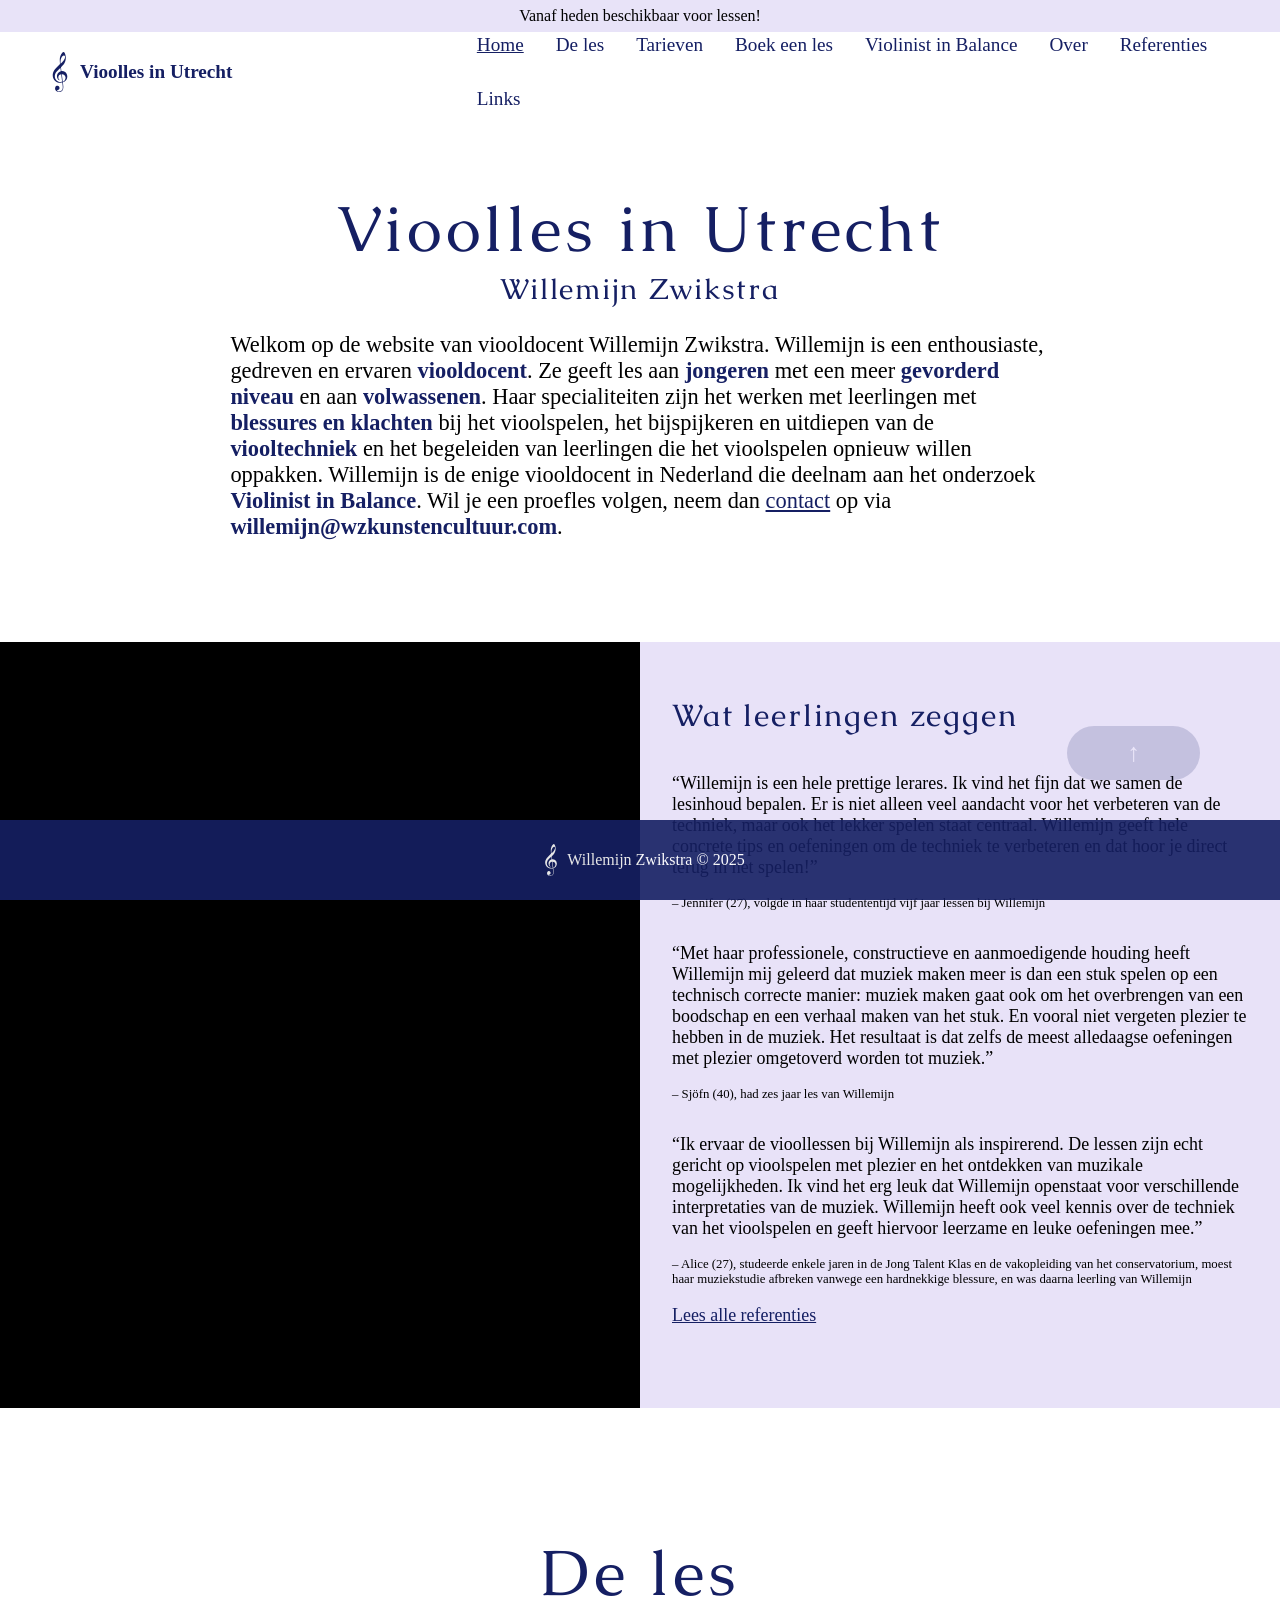
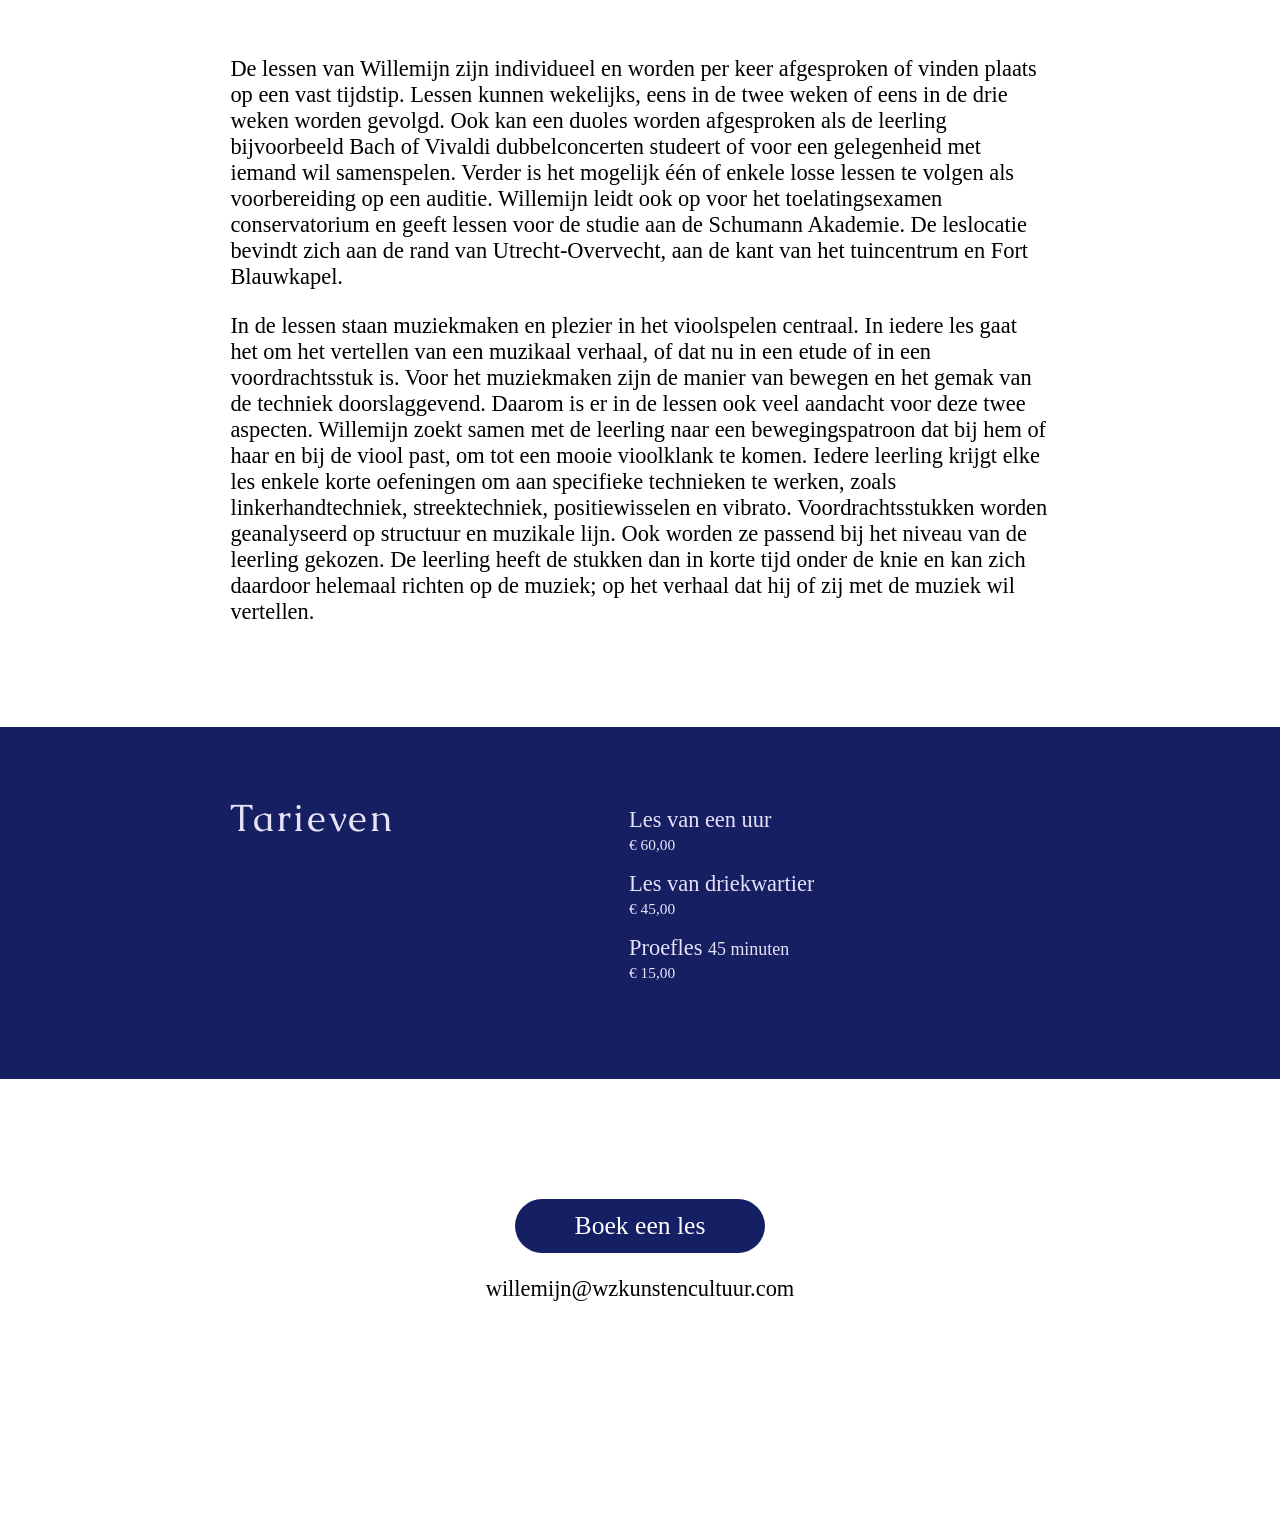
==== commit 4ea784be: "Update index.html" ====
--- a/index.html
+++ b/index.html
@@ -494,7 +494,7 @@
 							Les van een uur
 						</div>
 						<div id="les-1-2">
-							<i>€ 60,00 (tot 21 jaar €50,00)</i>
+							<i>€ 60,00</i>
 						</div>
 					</div>
 					<div id="les-1">
@@ -502,7 +502,7 @@
 							Les van driekwartier
 						</div>
 						<div id="les-1-2">
-							<i>€ 45,00 (tot 21 jaar €37,00)</i>
+							<i>€ 45,00</i>
 						</div>
 					</div>
 					<div id="les-1">
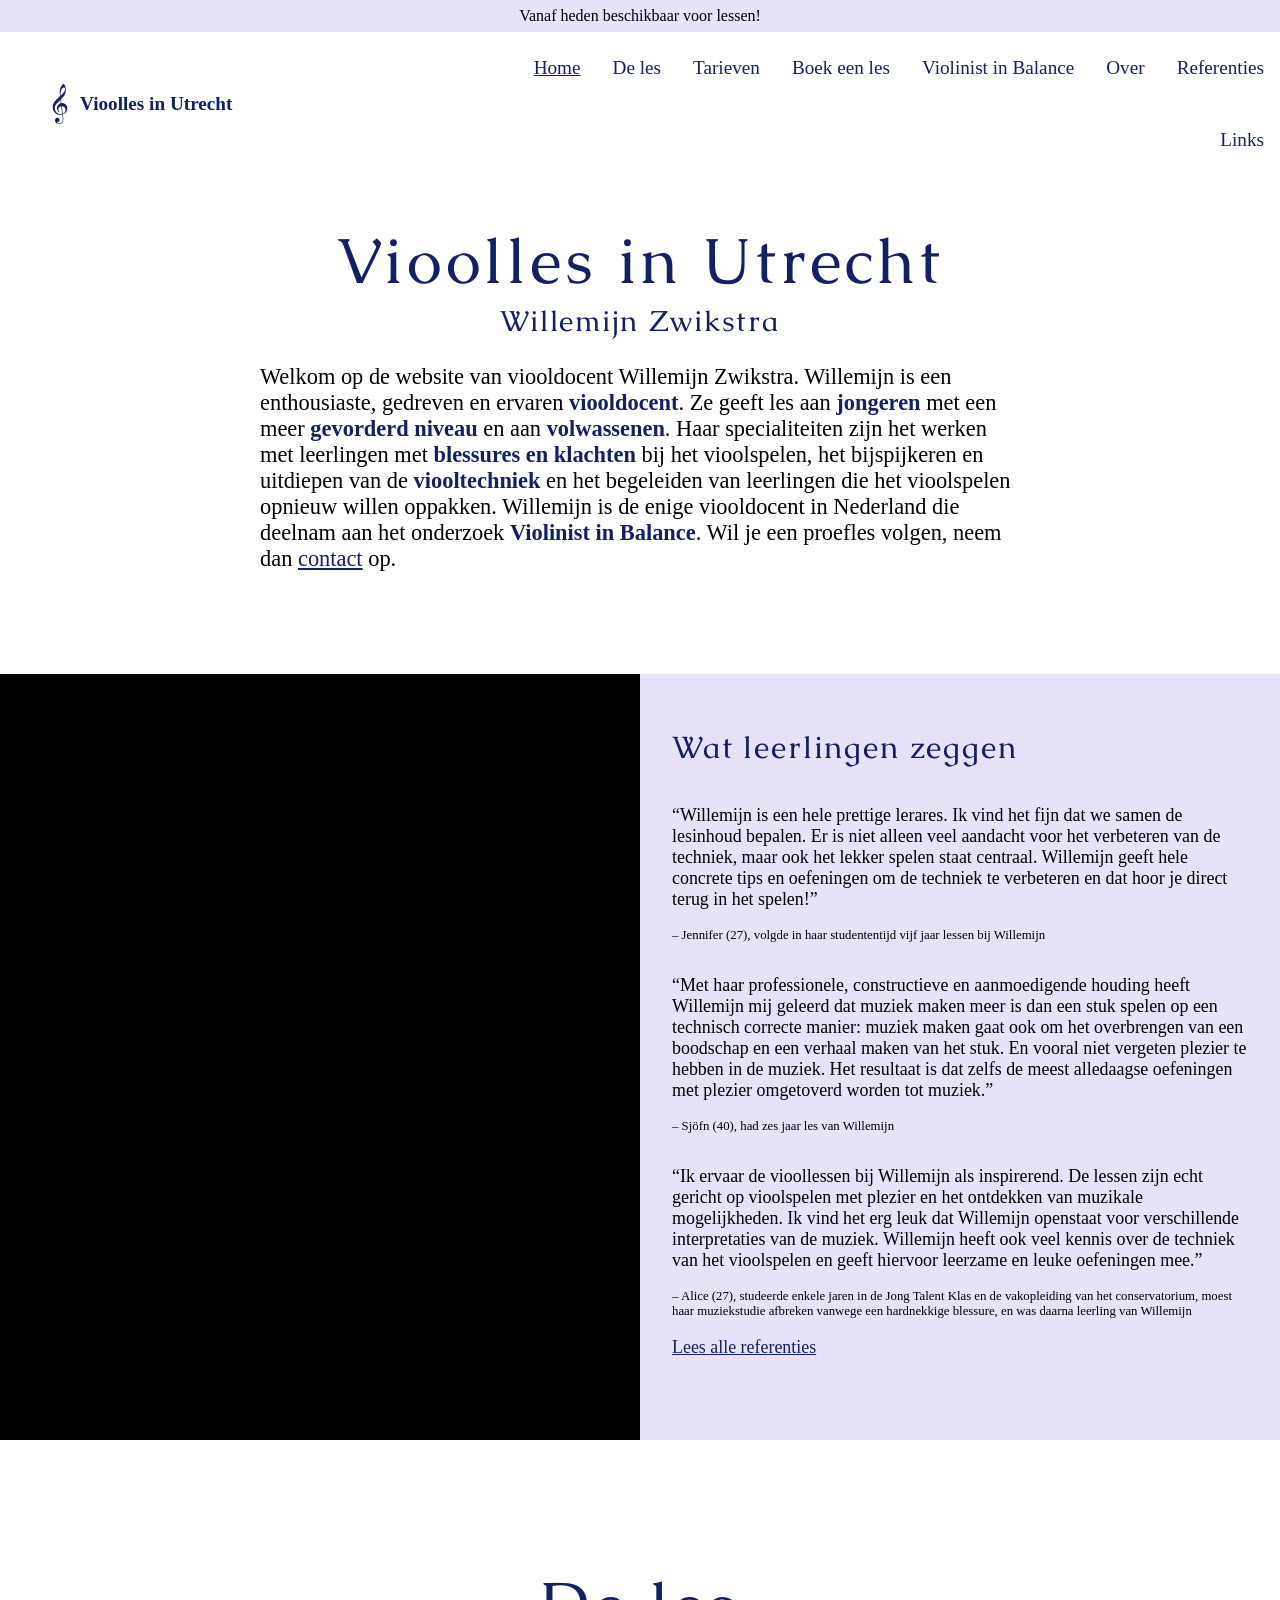
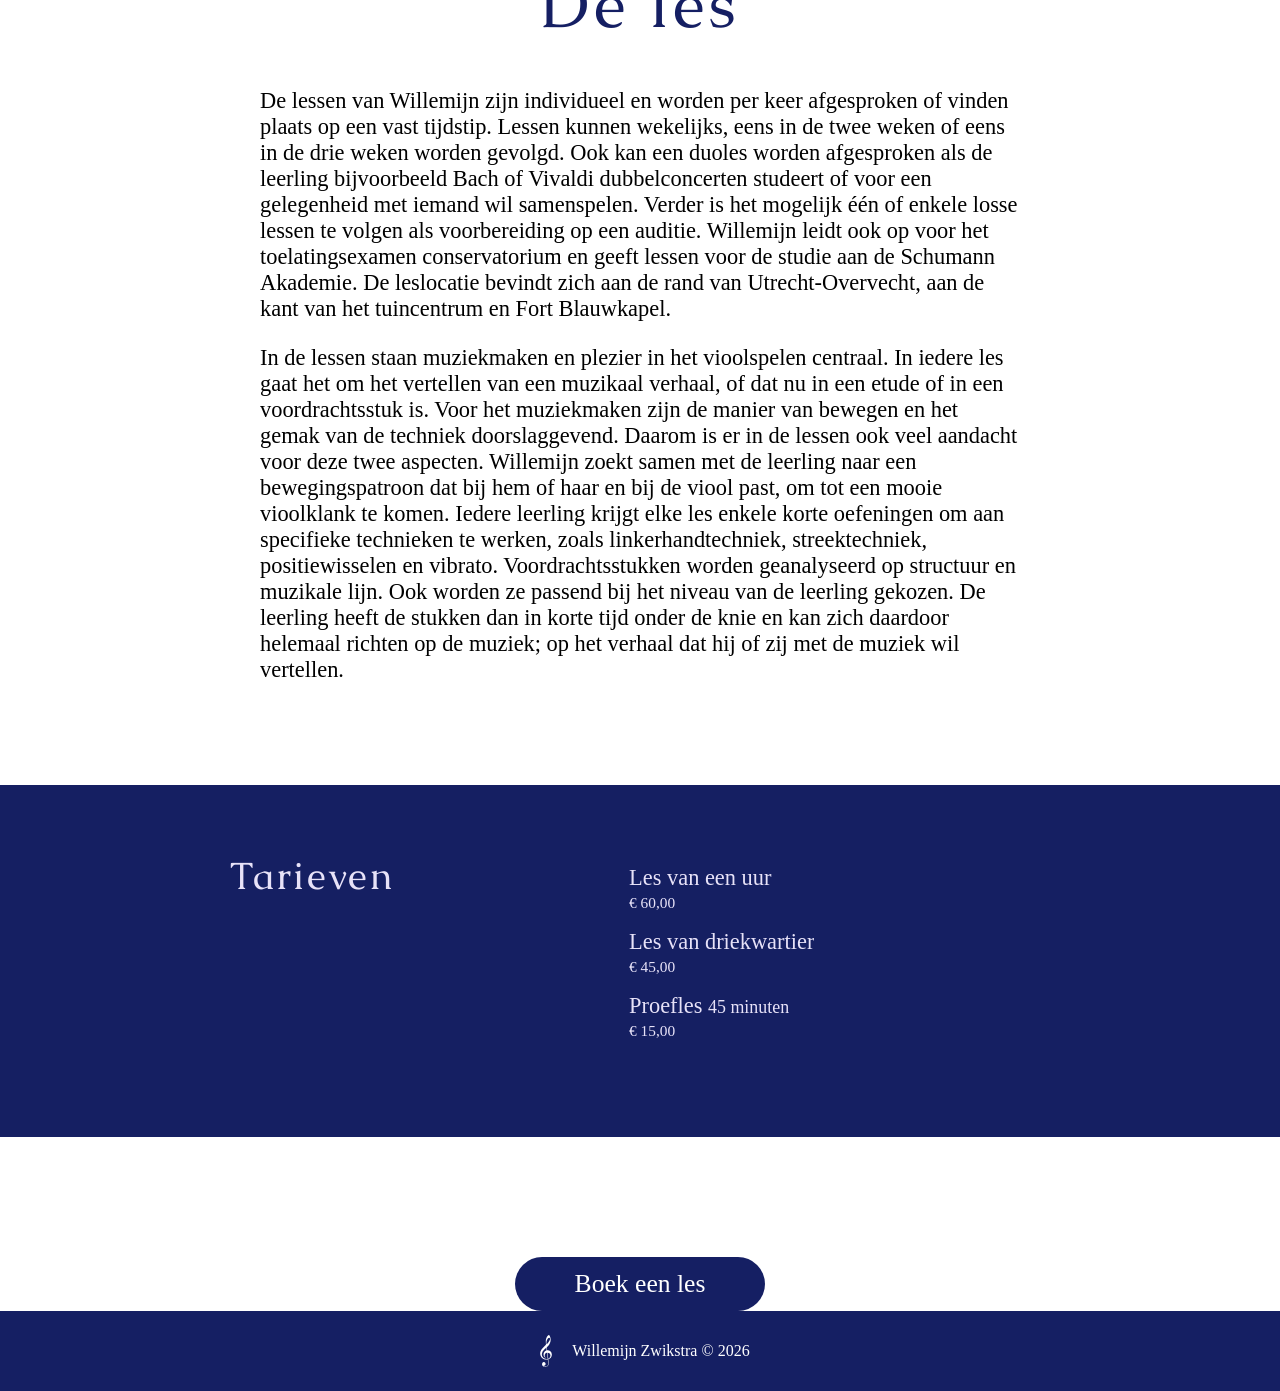
==== commit a00b2834: "update" ====
--- a/index.html
+++ b/index.html
@@ -2,10 +2,7 @@
 <html>
 	<head>
 		<meta charset="UTF-8">
-		<meta name="keywords" content="vioolles Utrecht, viooldocent Utrecht, vioolleraar Utrecht, vioolles voor volwassenen, vioolles voor gevorderden, viooltechniek verbeteren, blessurepreventie viool, Violinist in Balance, proefles viool Utrecht, vioolles Overvecht, vioolles Fort Blauwkapel, individuele vioollessen, duoles viool, auditievoorbereiding viool, conservatorium toelating viool, Schumann Akademie viool, muzikale interpretatie viool, vioolklank optimalisatie, streektechniek viool, linkerhandtechniek viool">
-		<meta name="description" content="Professionele vioollessen in Utrecht voor beginners en gevorderden. Individuele lessen, duolessen, auditievoorbereiding en techniekverbetering met focus op blessurepreventie en muzikale interpretatie. Proefles mogelijk!"">
-		<meta name="google-site-verification" content="+nxGUDJ4QpAZ5l9Bsjdi102tLVC21AIh5d1Nl23908vVuFHs34=">
-	
+		<meta name="viewport" content="width=device-width, initial-scale=1">
 		<title>Vioolles in Utrecht - Willemijn Zwikstra</title>
 		<link rel="icon" 
 			type="image/png" 
@@ -35,7 +32,7 @@
 			font-size:16px;
 			width:100%;
 			overflow: auto;
-			padding-bottom:200px;
+			padding-bottom:300px;
 			font-weight: 100;
 		}
 		#top-bar {
@@ -278,7 +275,6 @@
 			display: flex;
 			align-items: center;
 			justify-content: center;
-			flex-direction: column;
 		}
 		a {
 			color: rgb(21, 31, 99);
@@ -311,66 +307,40 @@
 			font-weight: 700;
 			color:rgb(21, 31, 99);
 		}
-		#up {
-			font-family: "Brandon Grot W01 Light";
-			background: rgb(21, 31, 99);
-			text-align: center;
-			color:#fff;
-			cursor:pointer;
-			width:auto;
-			bottom:120px;
-			right:80px;
-			position: fixed;
-			z-index:99999;
-			display: flex;
-			font-size:1.6em;
-			font-weight: 100;
-			align-items: center;
-			justify-content: center;
-			box-sizing: border-box;
-			border-left:60px solid transparent;
-			border-right:60px solid transparent;
-			border-top:12px solid transparent;
-			border-bottom:12px solid transparent;
-			border-radius: 32px;
-		}
-		 @media only screen and (max-width: 1024px) {
+		 @media only screen and (max-width: 768px) {
 			#nav-wrapper {
 				width: 100%;
 				flex-direction: column;
 				display: flex;
-				height:288px;
 				
 			}
 			#nav-l {
 				background: none;
 				margin-top: 16px;
-				height: 124px;
+				height: 144px;
 				color: rgb(21, 31, 99);
 				display: flex;
 				align-items: center;
-				
+				position: absolute;
 				width:100%;
 				padding-left:0px!important;
 				transition: all;
 				text-align: center;
 				justify-content: center;
-				line-height: 124px;
+				line-height: 144px;
 				font-size:1.2em;
 				z-index:9999;
 				float:left;
 				
 			}
-			
 			#nav-r {
-				
+				margin-top: 88px;
 				display: flex;
+				align-items: center;
 				text-align: center;
-				align-items: center;
-				width:100%;
 				justify-content: center;
 				float:right;
-				
+				position: absolute;
 				height:144px;
 				z-index:9999;
 				width:100%;
@@ -379,32 +349,15 @@
 				
 			}
 			#text-1 {
-				margin-top:auto;
-				position: relative;
-			
+				margin-top: 196px;
 			}
-			ul
-			{
-				display:flex;  
-				list-style:none;
-				flex-wrap: wrap;
-				text-align: center;
-				justify-content: center;
-				
-			}
-			li {
-				display: flex;
-				flex-wrap: wrap;
-				white-space: nowrap;
-				text-align: center;
-				justify-content: center;
-			}
 			
 		}
 	</style>
+		<link rel="stylesheet" href="responsive.css">
+
 	</head>
 	<body>
-		<div id="up">↑</div>
 		<div id="top-bar">Vanaf heden beschikbaar voor lessen!</div>
 		<div id="nav-wrapper">
 			<div id="nav-l"><svg
@@ -452,7 +405,7 @@
 			<div id="content">
 				<h1 style="	margin-bottom:-24px;">Vioolles in Utrecht</h1>
 				<h2>Willemijn Zwikstra</h2>
-				<p>Welkom op de website van viooldocent Willemijn Zwikstra. Willemijn is een enthousiaste, gedreven en ervaren <b>viooldocent</b>. Ze geeft les aan <b>jongeren</b> met een meer <b>gevorderd niveau</b> en aan <b>volwassenen</b>. Haar specialiteiten zijn het werken met leerlingen met <b>blessures en klachten</b> bij het vioolspelen, het bijspijkeren en uitdiepen van de <b>viooltechniek</b> en het begeleiden van leerlingen die het vioolspelen opnieuw willen oppakken. Willemijn is de enige viooldocent in Nederland die deelnam aan het onderzoek <b><a href="violinistinbalance.html" style="text-decoration: none;">Violinist in Balance</a></b>. Wil je een proefles volgen, neem dan <a href="mailto:willemijn@wzkunstencultuur.nl">contact</a> op via <b>willemijn@wzkunstencultuur.com</b>.</p>
+				<p>Welkom op de website van viooldocent Willemijn Zwikstra. Willemijn is een enthousiaste, gedreven en ervaren <b>viooldocent</b>. Ze geeft les aan <b>jongeren</b> met een meer <b>gevorderd niveau</b> en aan <b>volwassenen</b>. Haar specialiteiten zijn het werken met leerlingen met <b>blessures en klachten</b> bij het vioolspelen, het bijspijkeren en uitdiepen van de <b>viooltechniek</b> en het begeleiden van leerlingen die het vioolspelen opnieuw willen oppakken. Willemijn is de enige viooldocent in Nederland die deelnam aan het onderzoek <b><a href="violinistinbalance.html" style="text-decoration: none;">Violinist in Balance</a></b>. Wil je een proefles volgen, neem dan <a href="mailto:wzkunstencultuur@gmail.com">contact</a> op.</p>
 			</div>
 		</div>
 		<div id="referenties">
@@ -518,11 +471,9 @@
 			</div>
 		</div>
 		<div id="contact-wrapper">
-			<div id="contact">
-				<a href="mailto:willemijn@wzkunstencultuur.com" style="color:white;text-decoration: none;">Boek een les</a>
-			</div>
-			
-			<p>willemijn@wzkunstencultuur.com</p>
+			</a><div id="contact">
+				<a href="mailto:wzkunstencultuur@gmail.com" style="color:white;text-decoration: none;">Boek een les</a>
+			</div>
 		</div>
 		<div id="footer">
 			<svg
@@ -550,12 +501,13 @@
 						class="path-0"
 					></path>
 				</g>
-			</svg> Willemijn Zwikstra © 2025
+			</svg> Willemijn Zwikstra © 2026
 		</div>
 		
 	</body>
 
 	<script>
+		
 		document.querySelectorAll('a[href^="#"]').forEach(anchor => {
 			anchor.addEventListener('click', function (e) {
 				e.preventDefault();
@@ -566,45 +518,4 @@
 			})
 		})
 	</script>
-	<script>
-		// Smooth scroll and prevent back button clutter
-		document.querySelectorAll('.nav-link').forEach(link => {
-			link.addEventListener('click', (event) => {
-				event.preventDefault();
-				const targetId = event.target.getAttribute('href').substring(1);
-				const targetElement = document.getElementById(targetId);
-				
-				// Scroll to the target section
-				window.scrollTo({
-					top: targetElement.offsetTop,
-					behavior: 'smooth'
-				});
-				
-				// Update URL without adding to history
-				history.replaceState(null, '', `#${targetId}`);
-			});
-		});
-		
-		$('#up').on("click",function(){
-			$(window).scrollTop(0);
-		});
-		
-		$("#up").hide();
-		$(window).scroll(function() {
-			if ($(window).scrollTop() > 300) {
-				$("#up").fadeIn("slow");
-			}
-			else {
-				$("#up").fadeOut("fast");
-			}
-		});
-		$("#footer").hide();
-		window.onscroll = function(ev) {
-			if ((window.innerHeight + window.scrollY) >= document.body.offsetHeight) {
-				$("#footer").fadeIn("slow");
-			} else {
-				$("#footer").fadeOut("fast");
-			}
-		};
-	</script>
 </html>
--- a/responsive.css
+++ b/responsive.css
@@ -0,0 +1,161 @@
+/* ==========================================================================
+   responsive.css — layout improvements for desktop & mobile
+   Loaded after the inline <style> in each page so these rules win on ties.
+   ========================================================================== */
+
+/* ---------- Global / desktop ---------- */
+
+* { box-sizing: border-box; }
+
+html { scroll-behavior: smooth; }
+
+body {
+	/* The original 300px bottom padding was reserved for a fixed footer.
+	   The footer now flows normally, so the gap is no longer needed. */
+	padding-bottom: 0;
+	-webkit-text-size-adjust: 100%;
+}
+
+/* Keep the announcement bar above everything */
+#top-bar {
+	z-index: 10000;
+}
+
+/* Push the navigation clear of the fixed top-bar so the logo isn't clipped */
+#nav-wrapper {
+	padding-top: 32px;
+}
+
+/* Clean, vertically-centred nav that wraps gracefully on narrower desktops */
+#nav-r ul {
+	display: flex;
+	flex-wrap: wrap;
+	align-items: center;
+	justify-content: flex-end;
+	height: 144px;
+}
+#nav-r ul li {
+	float: none;
+}
+
+/* Cap line length on wide screens for comfortable reading */
+#content {
+	max-width: 760px;
+}
+
+/* Let the footer sit at the end of the content instead of covering it.
+   A fixed footer overlapped text on long pages and small screens. */
+#footer {
+	position: static;
+	height: auto;
+	min-height: 80px;
+	line-height: 1.4;
+	padding: 24px 16px;
+	gap: 10px;
+}
+
+/* ---------- Tablet / mobile ---------- */
+@media only screen and (max-width: 768px) {
+
+	/* Nav flows in normal document order (no fragile absolute positioning) */
+	#nav-wrapper {
+		flex-direction: column;
+		padding-top: 32px;
+	}
+
+	#nav-l {
+		position: static;
+		width: 100%;
+		height: auto;
+		margin: 0;
+		padding: 18px 0 6px;
+		line-height: 1.3;
+		justify-content: center;
+		text-align: center;
+	}
+
+	#nav-r {
+		position: static;
+		width: 100%;
+		height: auto;
+		margin: 0;
+		float: none;
+	}
+
+	#nav-r ul {
+		flex-wrap: wrap;
+		justify-content: center;
+		height: auto;
+		float: none;
+	}
+	#nav-r ul li a {
+		padding: 9px 12px;
+	}
+
+	/* Drop the original 196px magic-number offset; nav now takes real space */
+	#text-1 {
+		margin-top: 16px;
+	}
+
+	/* Stack the testimonial block: image on top, text below */
+	#referenties {
+		flex-direction: column;
+	}
+	#ref-l,
+	#ref-r {
+		width: 100%;
+	}
+	#ref-r {
+		order: -1;
+		min-height: 220px;
+	}
+	#ref-l {
+		min-height: auto;
+		border-width: 24px;
+	}
+
+	/* Give text columns more room on small screens */
+	#content {
+		width: 88%;
+		max-width: 88%;
+	}
+	#lessen-inner {
+		width: 88%;
+	}
+	#lessen {
+		border-width: 16px;
+	}
+
+	/* Scale down oversized type so headings don't overflow */
+	h1 {
+		font-size: 2.4em;
+	}
+	h2 {
+		font-size: 1.4em;
+	}
+	p {
+		font-size: 1.15em;
+	}
+
+	/* Trim the wide button borders so the CTA fits narrow viewports */
+	#contact {
+		font-size: 1.3em;
+		border-left-width: 28px;
+		border-right-width: 28px;
+		margin-top: 48px;
+	}
+}
+
+/* ---------- Small phones ---------- */
+@media only screen and (max-width: 420px) {
+	h1 {
+		font-size: 2em;
+	}
+	#nav-r ul li a {
+		padding: 8px 9px;
+	}
+	#content {
+		width: 92%;
+		max-width: 92%;
+	}
+}
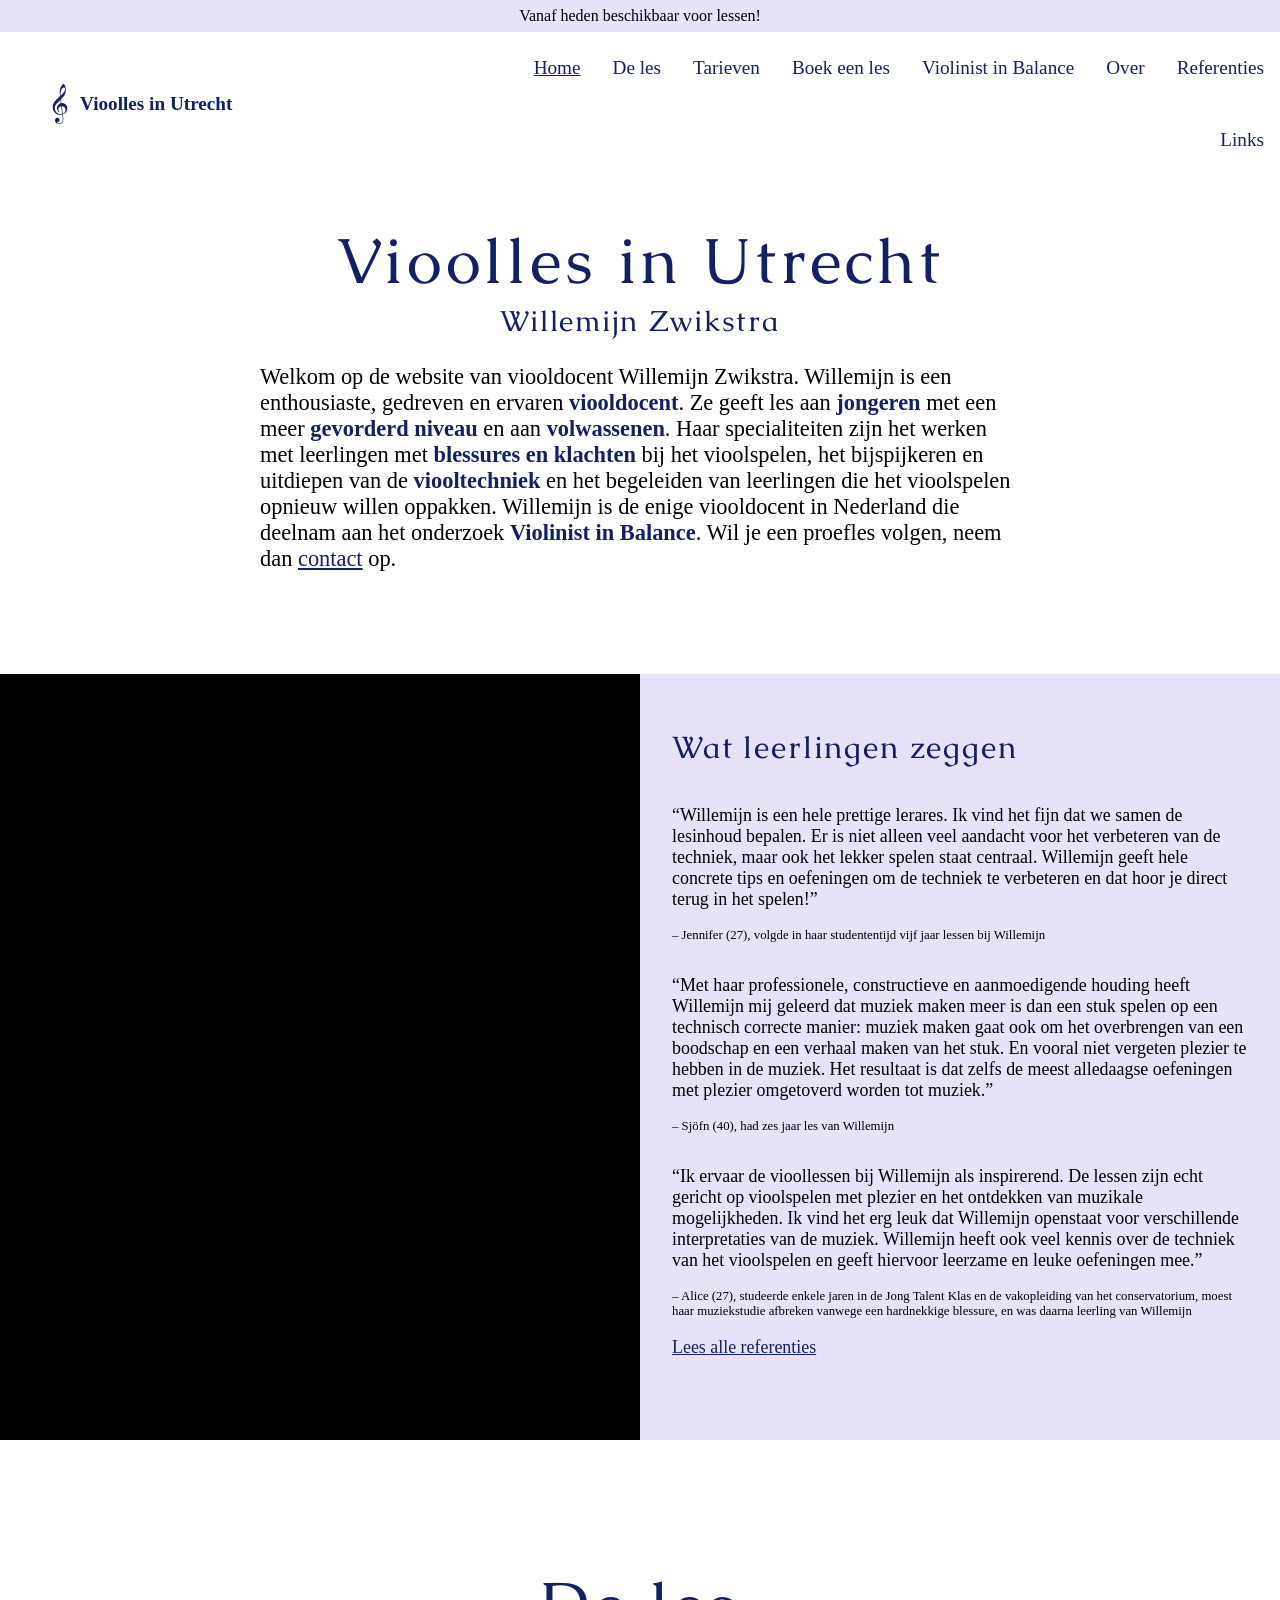
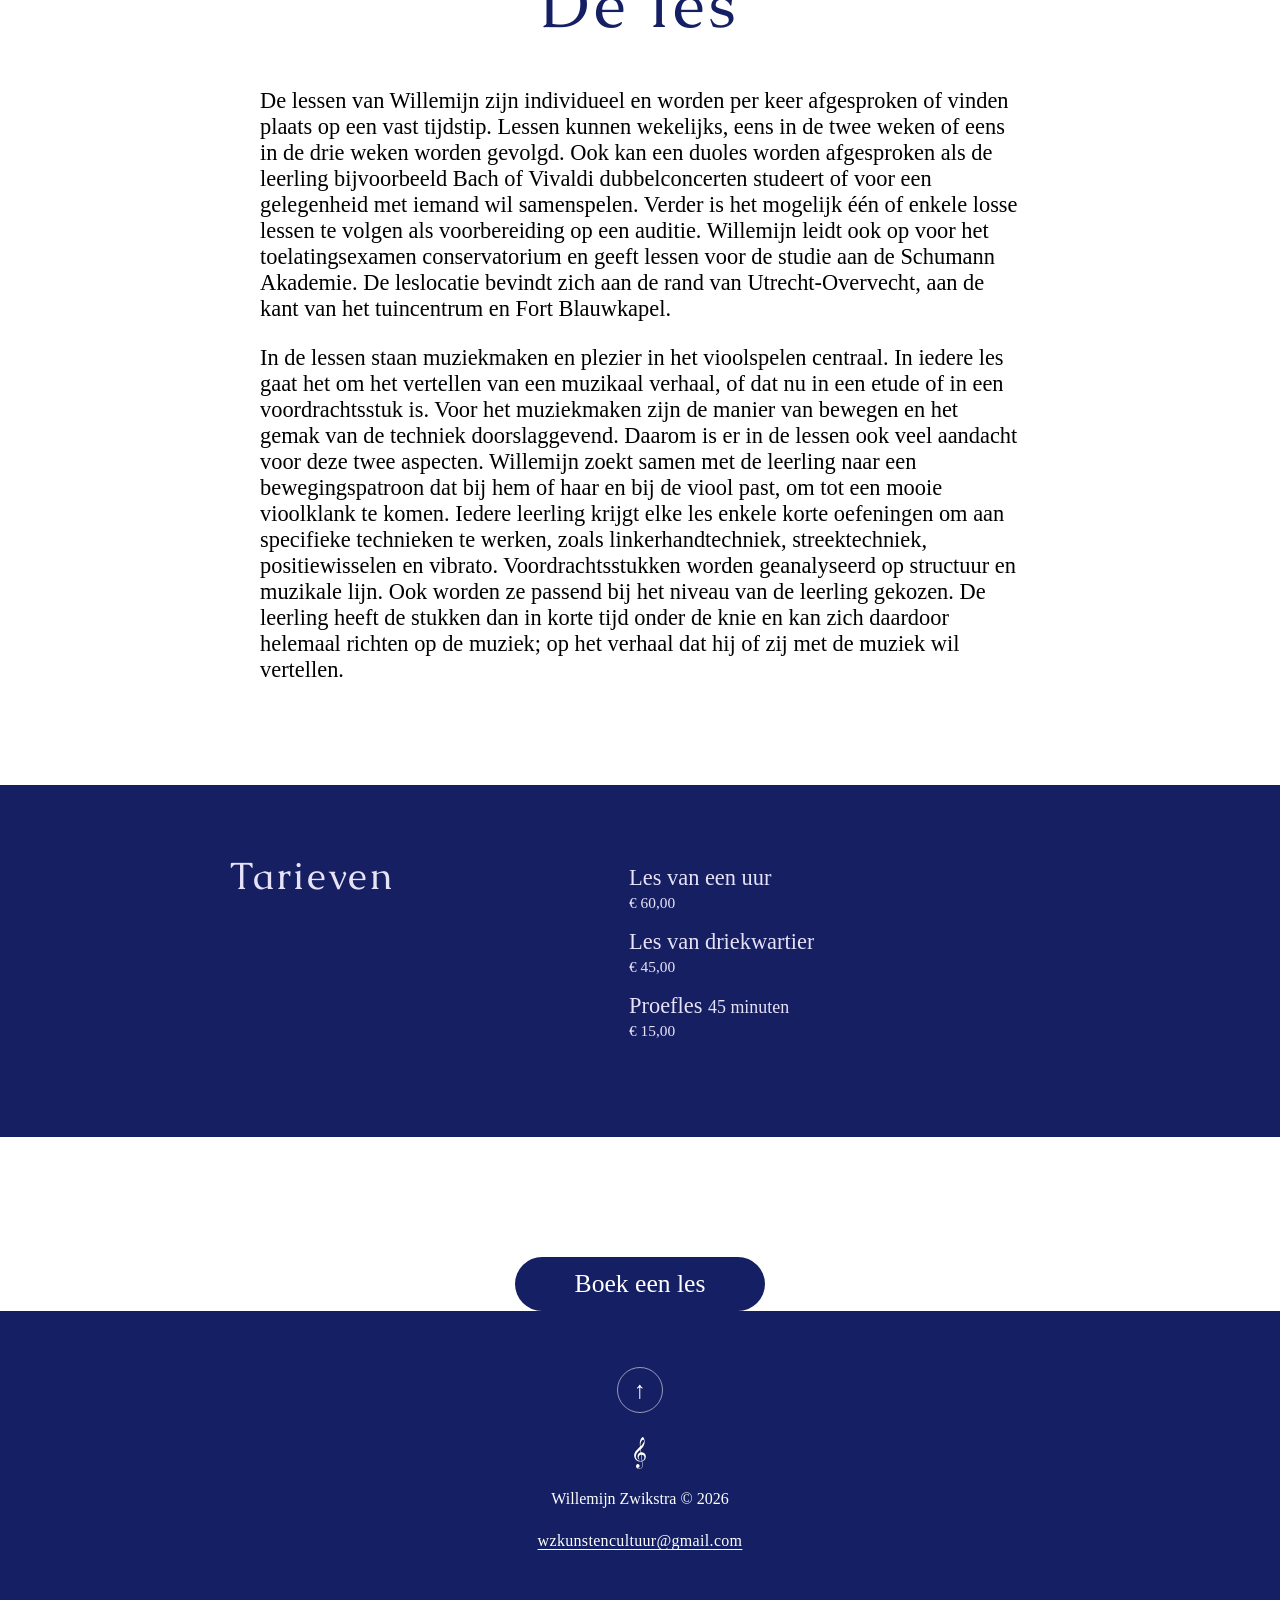
==== commit 81527fdd: "Footer: add back-to-top arrow, readable e-mail, more spacing Co-Authored-By: Claude Opus 4.8 <norepl" ====
--- a/index.html
+++ b/index.html
@@ -476,6 +476,7 @@
 			</div>
 		</div>
 		<div id="footer">
+				<a class="to-top" href="#nav-wrapper" aria-label="Naar boven" title="Naar boven">↑</a>
 			<svg
 				preserveAspectRatio="xMidYMid meet"
 				data-bbox="81.8 50.001 36.401 100"
@@ -502,6 +503,7 @@
 					></path>
 				</g>
 			</svg> Willemijn Zwikstra © 2026
+				<a class="footer-mail" href="mailto:wzkunstencultuur@gmail.com">wzkunstencultuur@gmail.com</a>
 		</div>
 		
 	</body>
--- a/responsive.css
+++ b/responsive.css
@@ -44,14 +44,47 @@
 }
 
 /* Let the footer sit at the end of the content instead of covering it.
-   A fixed footer overlapped text on long pages and small screens. */
+   A fixed footer overlapped text on long pages and small screens.
+   Stacked, generously spaced: back-to-top arrow, logo + name, e-mail. */
 #footer {
 	position: static;
+	flex-direction: column;
 	height: auto;
 	min-height: 80px;
-	line-height: 1.4;
-	padding: 24px 16px;
-	gap: 10px;
+	line-height: 1.5;
+	padding: 56px 16px;
+	gap: 18px;
+	text-align: center;
+}
+/* Readable, clickable e-mail address */
+#footer .footer-mail {
+	color: #fff;
+	text-decoration: underline;
+	text-underline-offset: 3px;
+	font-size: 1em;
+	letter-spacing: 0.02em;
+}
+#footer .footer-mail:hover {
+	opacity: 0.7;
+}
+/* Round "back to top" arrow button */
+#footer .to-top {
+	display: inline-flex;
+	align-items: center;
+	justify-content: center;
+	width: 46px;
+	height: 46px;
+	margin-bottom: 6px;
+	border: 1px solid rgba(255, 255, 255, 0.55);
+	border-radius: 50%;
+	color: #fff;
+	font-size: 1.5em;
+	line-height: 1;
+	text-decoration: none;
+	transition: background 0.2s ease;
+}
+#footer .to-top:hover {
+	background: rgba(255, 255, 255, 0.15);
 }
 
 /* ---------- Tablet / mobile ---------- */
